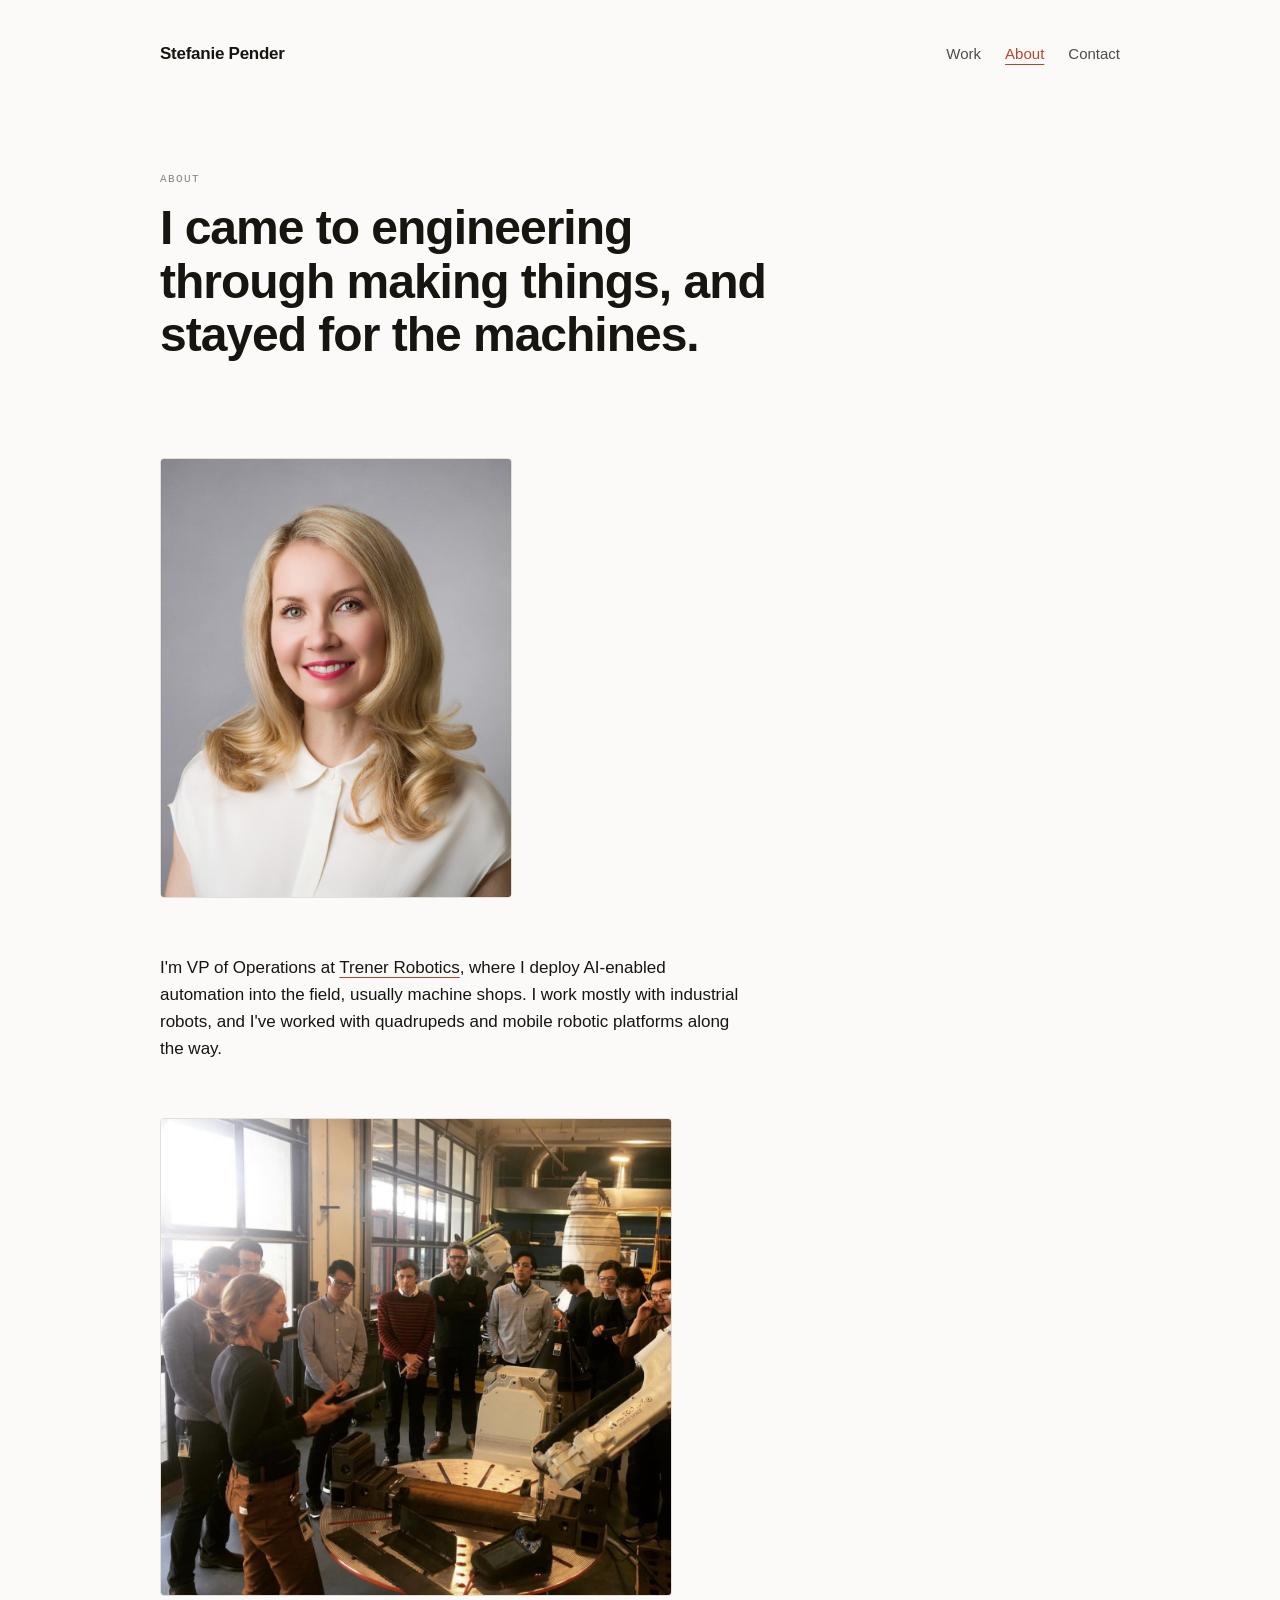
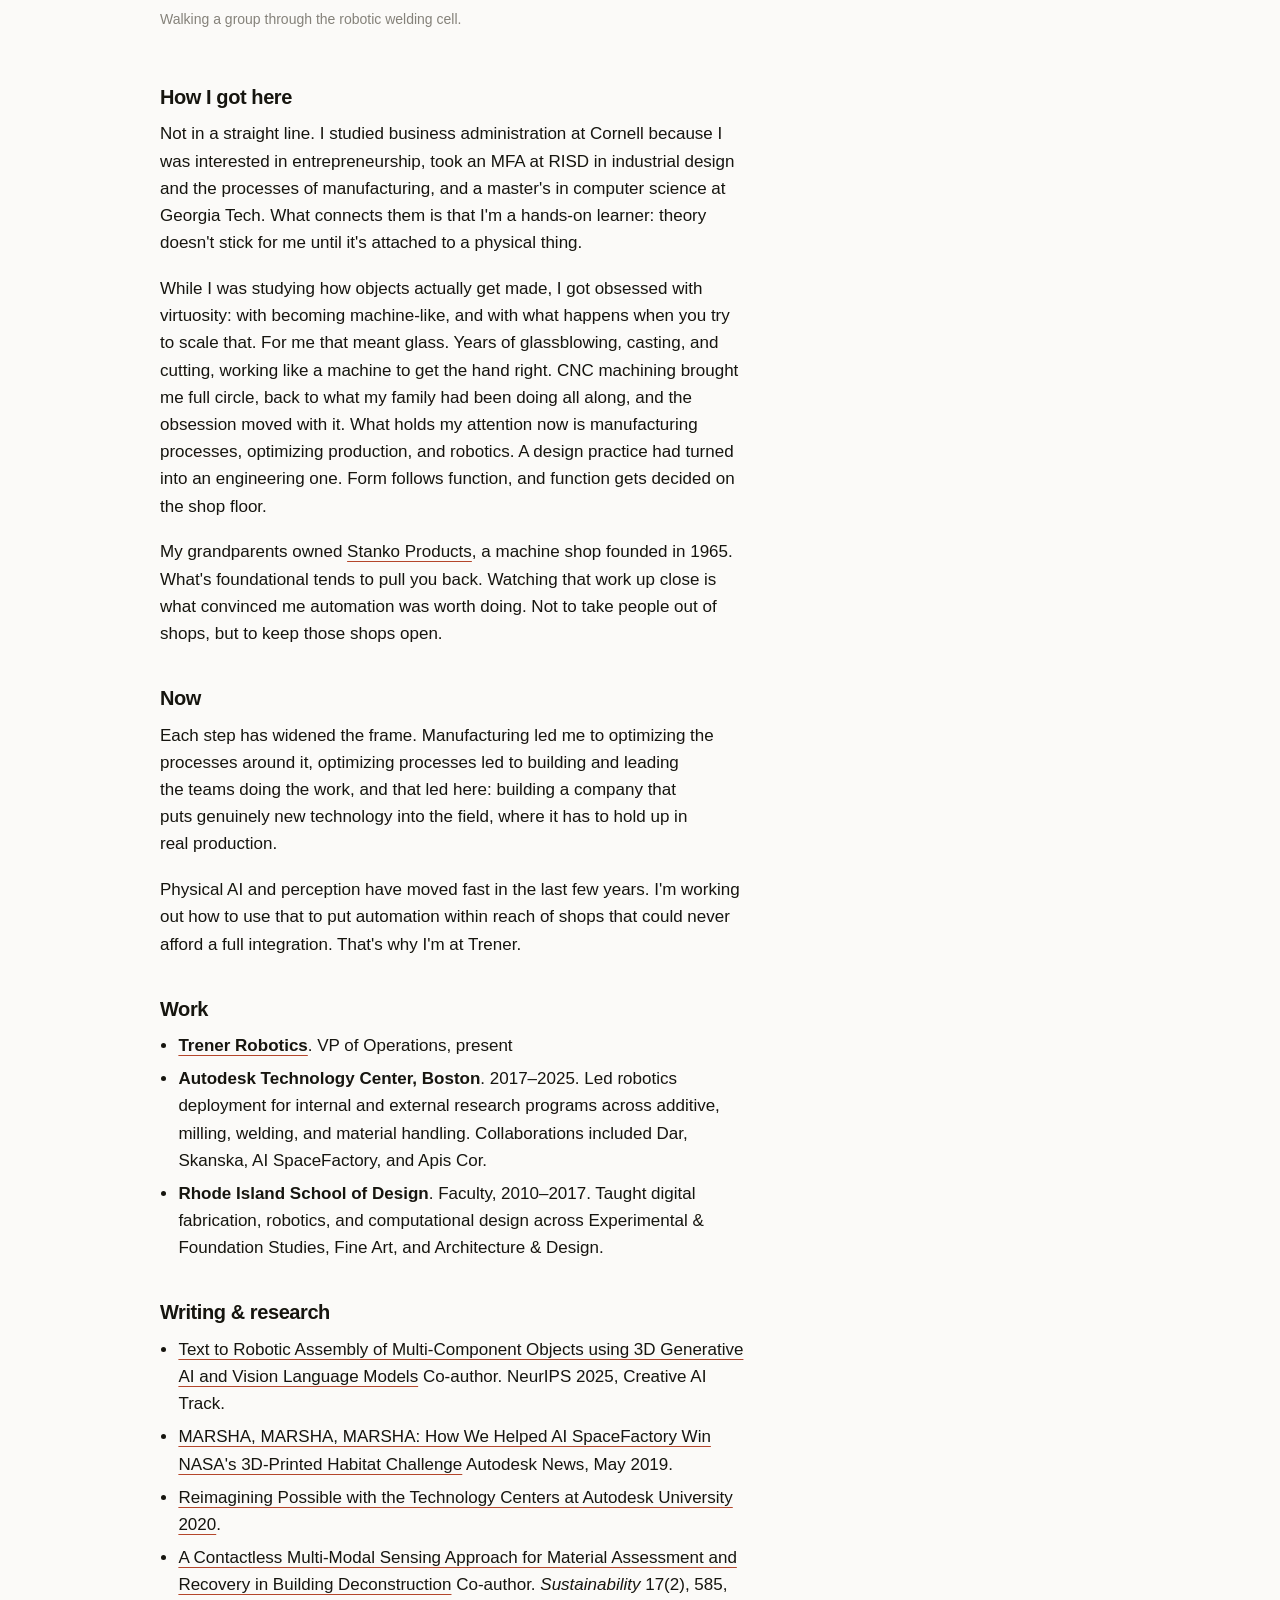
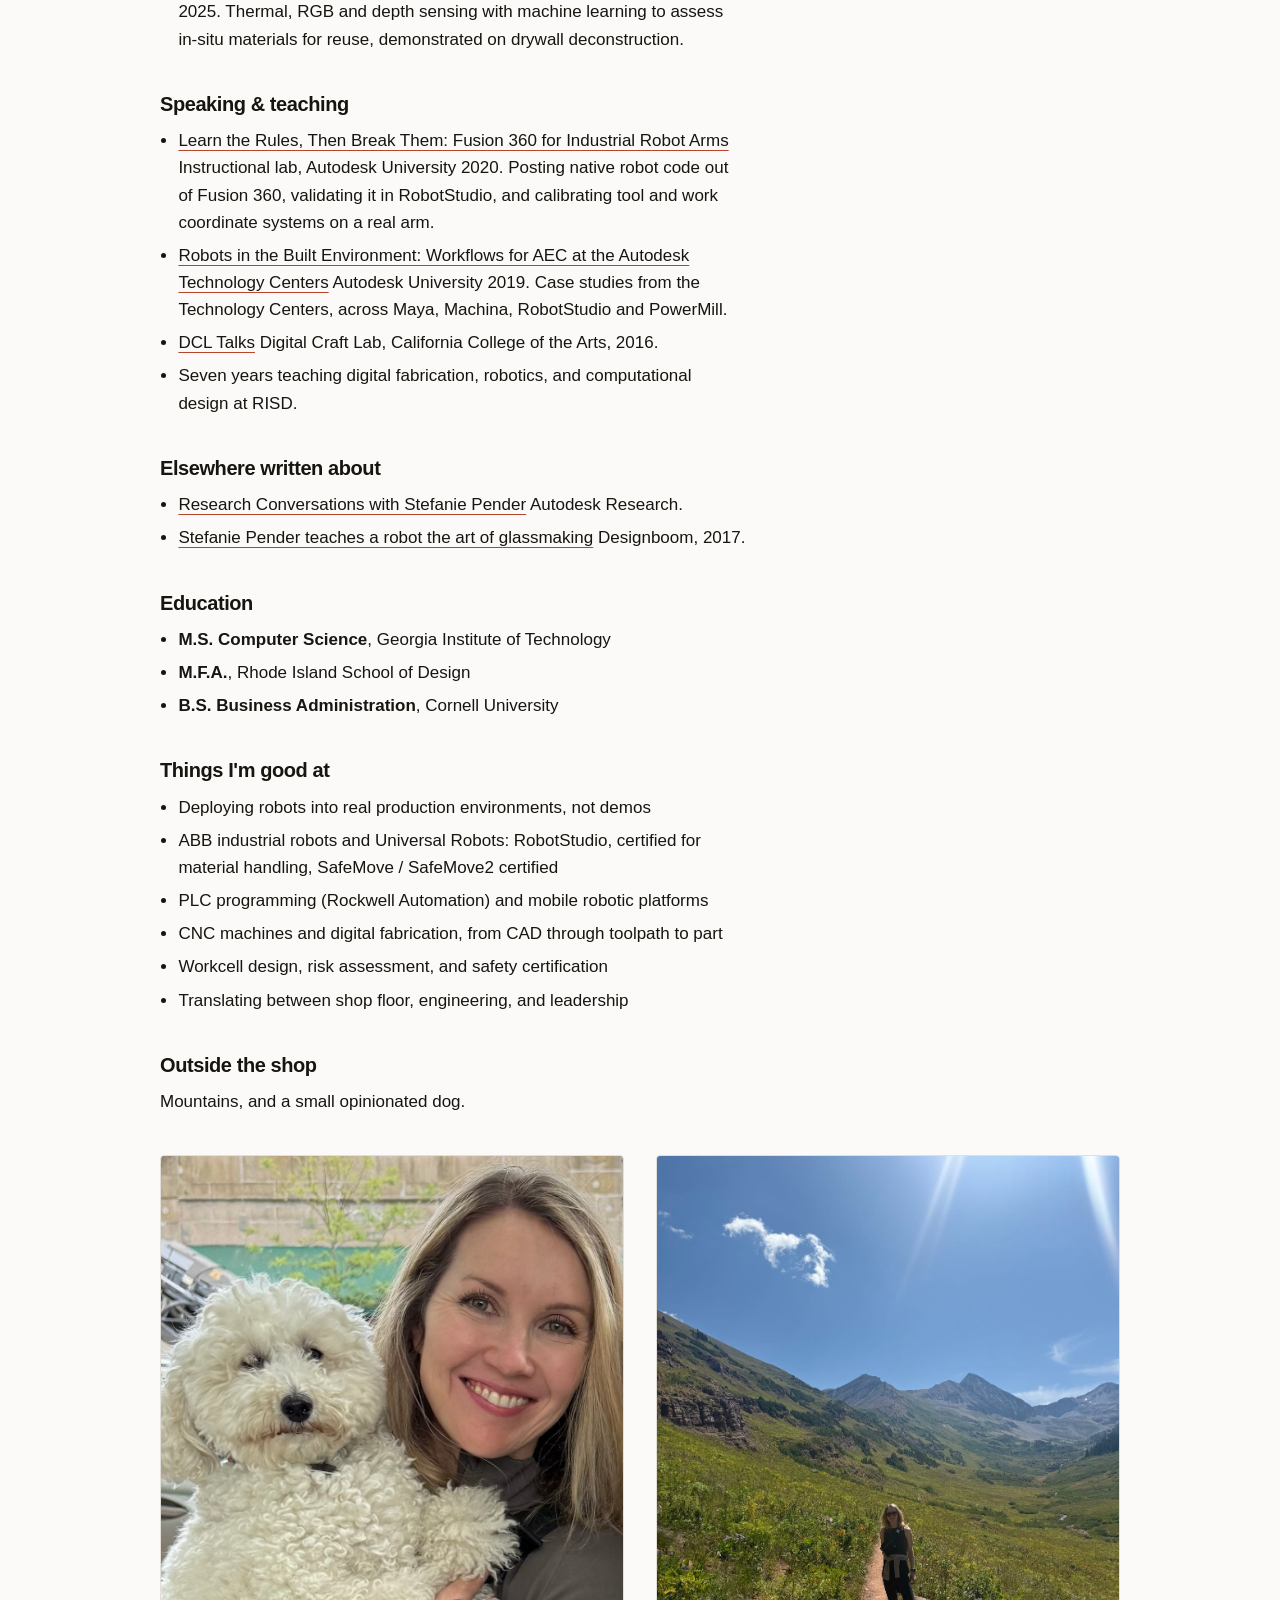
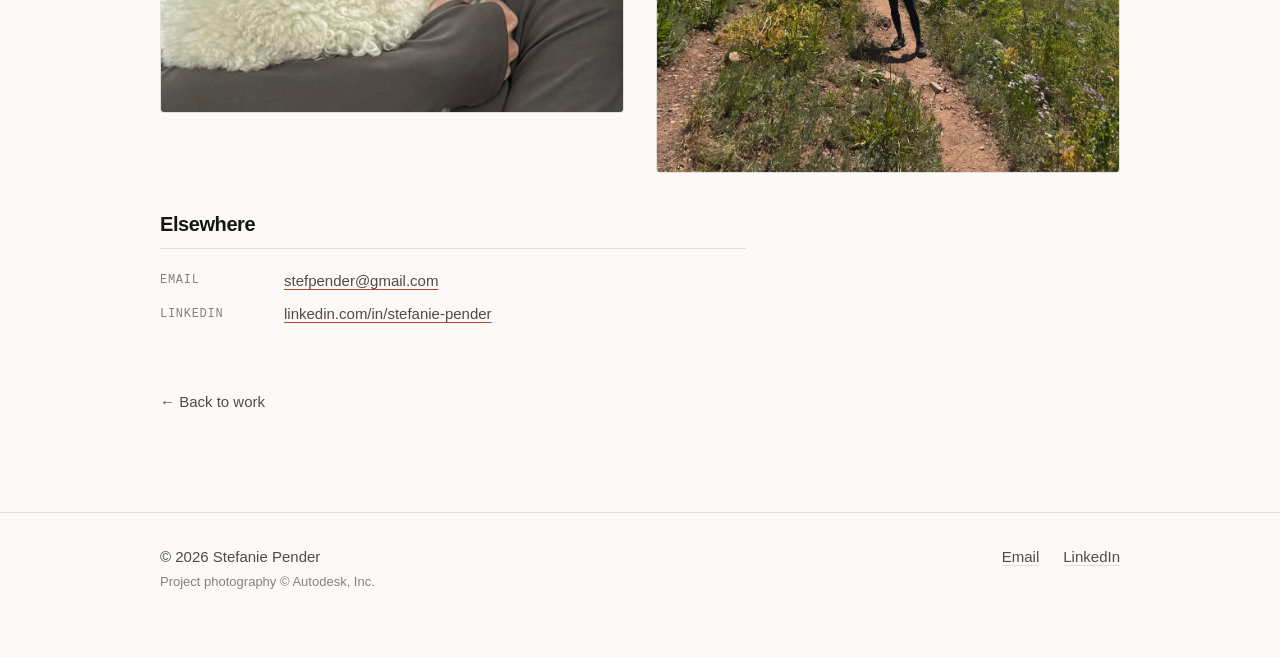
==== about/index.html @ e881d743 "Remove CV download and CV mention in hero" ====
<!doctype html>
<html lang="en">
  <head>
    <meta charset="utf-8" />
    <meta name="viewport" content="width=device-width, initial-scale=1" />
    <title>About &middot; Stefanie Pender</title>
    <meta
      name="description"
      content="Stefanie Pender is VP of Operations at Trener Robotics, deploying AI-enabled automation into working machine shops. Industrial design at RISD, computer science at Georgia Tech, robotics at Autodesk."
    />
    <link rel="canonical" href="https://stefaniepender.com/about/" />
    <link rel="stylesheet" href="/css/style.css" />
    <link rel="icon" href="/favicon.svg" type="image/svg+xml" />

    <meta property="og:type" content="profile" />
    <meta property="og:title" content="About &middot; Stefanie Pender" />
    <meta property="og:url" content="https://stefaniepender.com/about/" />
    <meta property="og:image" content="https://stefaniepender.com/images/shop.jpg" />
    <meta name="twitter:card" content="summary_large_image" />
  </head>

  <body>
    <a class="skip" href="#main">Skip to content</a>

    <header class="masthead">
      <div class="wrap masthead__inner">
        <a class="wordmark" href="/">Stefanie Pender</a>
        <nav class="nav" aria-label="Primary">
          <a href="/#work">Work</a>
          <a href="/about/" aria-current="page">About</a>
          <a data-mail href="#">Contact</a>
        </nav>
      </div>
    </header>

    <main id="main" class="wrap">
      <div class="article__head">
        <p class="eyebrow">About</p>
        <h1>I came to engineering through making things, and stayed for the machines.</h1>
      </div>

      <figure class="figure" style="max-width: 22rem">
        <img
          src="/images/portrait.jpg"
          alt="Portrait of Stefanie Pender"
          width="1000"
          height="1250"
        />
      </figure>

      <div class="prose">
        <p>
          I'm VP of Operations at
          <a href="https://trener.ai">Trener Robotics</a>, where I deploy AI-enabled
          automation into the field, usually machine shops. I work mostly with
          industrial robots, and I've worked with quadrupeds and
          mobile robotic platforms along the way.
        </p>
      </div>

      <figure class="figure" style="max-width: 32rem">
        <img
          src="/images/about-lead.jpg"
          alt="Stefanie Pender explaining a robotic welding cell to a group in the shop, teach pendant and fixture table in the foreground"
          width="1280"
          height="1193"
          loading="lazy"
        />
        <figcaption>Walking a group through the robotic welding cell.</figcaption>
      </figure>

      <div class="prose">
        <h2>How I got here</h2>
        <p>
          Not in a straight line. I studied business administration at Cornell
          because I was interested in entrepreneurship, took an MFA at RISD in
          industrial design and the processes of manufacturing, and a master's in
          computer science at Georgia Tech. What connects them is that I'm a
          hands-on learner: theory doesn't stick for me until it's attached to a
          physical thing.
        </p>
        <p>
          While I was studying how objects actually get made, I got obsessed with
          virtuosity: with becoming machine-like, and with what happens when you
          try to scale that. For me that meant glass. Years of glassblowing,
          casting, and cutting, working like a machine to get the hand right.
          CNC machining brought me full circle, back to what my family had been
          doing all along, and the obsession moved with it. What holds my
          attention now is manufacturing processes, optimizing production, and
          robotics. A design practice had turned into an engineering one. Form
          follows function, and function gets decided on the shop floor.
        </p>
        <p>
          My grandparents owned
          <a href="http://stankoproducts.com/">Stanko Products</a>, a machine shop
          founded in 1965. What's foundational tends to pull you back. Watching
          that work up close is what convinced me automation was worth doing. Not
          to take people out of shops, but to keep those shops open.
        </p>

        <h2>Now</h2>
        <p>
          Each step has widened the frame. Manufacturing led me to optimizing the
          processes around it, optimizing processes led to building and leading
          the teams doing the work, and that led here: building a company that
          puts genuinely new technology into the field, where it has to hold up
          in real production.
        </p>
        <p>
          Physical AI and perception have moved fast in the last few years. I'm
          working out how to use that to put automation within reach of shops
          that could never afford a full integration. That's why I'm at Trener.
        </p>

        <h2>Work</h2>
        <ul>
          <li>
            <strong><a href="https://trener.ai">Trener Robotics</a></strong>. VP
            of Operations, present
          </li>
          <li>
            <strong>Autodesk Technology Center, Boston</strong>. 2017&ndash;2025.
            Led robotics deployment for internal and external research programs
            across additive, milling, welding, and material handling.
            Collaborations included Dar, Skanska, AI SpaceFactory, and Apis Cor.
          </li>
          <li>
            <strong>Rhode Island School of Design</strong>. Faculty,
            2010&ndash;2017. Taught digital fabrication, robotics, and
            computational design across Experimental &amp; Foundation Studies,
            Fine Art, and Architecture &amp; Design.
          </li>
        </ul>

        <h2>Writing &amp; research</h2>
        <ul>
          <li>
            <a
              href="https://arxiv.org/abs/2511.02162"
              >Text to Robotic Assembly of Multi-Component Objects using 3D
              Generative AI and Vision Language Models</a
            >
            Co-author. NeurIPS 2025, Creative AI Track.
          </li>
          <li>
            <a
              href="https://adsknews.autodesk.com/en/stories/how-we-helped-ai-spacefactory-win-nasas-3d-printed-habitat-challenge/"
              >MARSHA, MARSHA, MARSHA: How We Helped AI SpaceFactory Win NASA's
              3D-Printed Habitat Challenge</a
            >
            Autodesk News, May 2019.
          </li>
          <li>
            <a
              href="https://www.linkedin.com/pulse/reimagining-possible-technology-centers-autodesk-stefanie-pender/"
              >Reimagining Possible with the Technology Centers at Autodesk
              University 2020</a
            >.
          </li>
          <li>
            <a href="https://doi.org/10.3390/su17020585"
              >A Contactless Multi-Modal Sensing Approach for Material Assessment
              and Recovery in Building Deconstruction</a
            >
            Co-author. <em>Sustainability</em> 17(2), 585, 2025. Thermal, RGB
            and depth sensing with machine learning to assess in-situ materials
            for reuse, demonstrated on drywall deconstruction.
          </li>
        </ul>

        <h2>Speaking &amp; teaching</h2>
        <ul>
          <li>
            <a
              href="https://www.autodesk.com/autodesk-university/class/Learn-Rules-Then-Break-Them-Fusion-360-Industrial-Robot-Arms-2020"
              >Learn the Rules, Then Break Them: Fusion 360 for Industrial Robot
              Arms</a
            >
            Instructional lab, Autodesk University 2020. Posting native robot
            code out of Fusion 360, validating it in RobotStudio, and calibrating
            tool and work coordinate systems on a real arm.
          </li>
          <li>
            <a href="https://www.autodesk.com/autodesk-university/class/Robots-Built-Environment-Workflows-AEC-Autodesk-Technology-Centers-2019"
              >Robots in the Built Environment: Workflows for AEC at the Autodesk
              Technology Centers</a
            >
            Autodesk University 2019. Case studies from the Technology Centers,
            across Maya, Machina, RobotStudio and PowerMill.
          </li>
          <li>
            <a href="http://digitalcraft.cca.edu/events/2016/11/9/dcl-talks-stefanie-pender"
              >DCL Talks</a
            >
            Digital Craft Lab, California College of the Arts, 2016.
          </li>
          <li>
            Seven years teaching digital fabrication, robotics, and computational
            design at RISD.
          </li>
        </ul>

        <h2>Elsewhere written about</h2>
        <ul>
          <li>
            <a href="https://www.research.autodesk.com/blog/research-conversations-with-stefanie-pender/"
              >Research Conversations with Stefanie Pender</a
            >
            Autodesk Research.
          </li>
          <li>
            <a href="https://www.designboom.com/art/stefanie-pender-robot-glassmaking-autodesk-04-17-2017/"
              >Stefanie Pender teaches a robot the art of glassmaking</a
            >
            Designboom, 2017.
          </li>
        </ul>

        <h2>Education</h2>
        <ul>
          <li>
            <strong>M.S. Computer Science</strong>, Georgia Institute of
            Technology
          </li>
          <li><strong>M.F.A.</strong>, Rhode Island School of Design</li>
          <li>
            <strong>B.S. Business Administration</strong>, Cornell University
          </li>
        </ul>

        <h2>Things I'm good at</h2>
        <ul>
          <li>Deploying robots into real production environments, not demos</li>
          <li>
            ABB industrial robots and Universal Robots: RobotStudio, certified
            for material handling, SafeMove / SafeMove2 certified
          </li>
          <li>PLC programming (Rockwell Automation) and mobile robotic platforms</li>
          <li>
            CNC machines and digital fabrication, from CAD through toolpath to
            part
          </li>
          <li>Workcell design, risk assessment, and safety certification</li>
          <li>Translating between shop floor, engineering, and leadership</li>
        </ul>

        <h2>Outside the shop</h2>
        <p>
          Mountains, and a small opinionated dog.
        </p>
      </div>

      <div class="figs">
        <figure class="figure">
          <img
            src="/images/me-dog.jpg"
            alt="Stefanie Pender smiling, holding a small white curly-haired dog"
            width="995"
            height="1196"
            loading="lazy"
          />
        </figure>
        <figure class="figure">
          <img
            src="/images/me-trail.jpg"
            alt="Stefanie Pender standing on a trail in an alpine valley with wildflowers and mountain peaks behind"
            width="1500"
            height="1125"
            loading="lazy"
          />
        </figure>
      </div>

      <div class="prose">
        <h2>Elsewhere</h2>
        <dl class="facts">
          <dt>Email</dt>
          <dd>
            <a data-mail data-mail-text href="#">email me</a
            ><noscript>stefpender <em>at</em> gmail <em>dot</em> com</noscript>
          </dd>

          <dt>LinkedIn</dt>
          <dd><a href="https://www.linkedin.com/in/stefanie-pender-4baa75116">linkedin.com/in/stefanie-pender</a></dd>
        </dl>
      </div>

      <a class="back" href="/">&larr; Back to work</a>
    </main>

    <footer class="footer">
      <div class="wrap footer__inner">
        <p>
          &copy; 2026 Stefanie Pender<br />
          <span class="footer__credit">Project photography &copy; Autodesk, Inc.</span>
        </p>
        <nav class="footer__links" aria-label="Elsewhere">
          <a data-mail href="#">Email</a>
          <a href="https://www.linkedin.com/in/stefanie-pender-4baa75116">LinkedIn</a>
        </nav>
      </div>
    </footer>
    <script>
      // Email is assembled at runtime so the address never appears as a
      // contiguous string in the source. Harvesters that don't run JS get nothing.
      (function () {
        var u = "stefpender", d = ["gmail", "com"].join(".");
        var addr = u + String.fromCharCode(64) + d;
        document.querySelectorAll("[data-mail]").forEach(function (el) {
          el.setAttribute("href", "mai" + "lto:" + addr);
          if (el.hasAttribute("data-mail-text")) el.textContent = addr;
        });
      })();
    </script>
  </body>
</html>
---- css/style.css ----
/* ==========================================================================
   stefaniepender.com — single stylesheet
   Edit the tokens in :root to reskin the whole site.
   ========================================================================== */

:root {
  color-scheme: light dark;

  /* Type */
  --font-sans: -apple-system, BlinkMacSystemFont, "Segoe UI", Inter, Helvetica,
    Arial, sans-serif;
  --font-mono: ui-monospace, SFMono-Regular, "SF Mono", Menlo, Consolas,
    monospace;

  /* Color — light */
  --bg: #fbfaf8;
  --bg-raised: #ffffff;
  --ink: #16150f;
  --ink-soft: #4e4c44;
  --ink-faint: #85827a;
  --rule: #e2dfd8;
  --accent: #b4462b;
  --accent-soft: #f4e7e2;

  /* Layout */
  --measure: 68rem;
  --gutter: clamp(1.25rem, 5vw, 4rem);
  --radius: 4px;
}

@media (prefers-color-scheme: dark) {
  :root {
    --bg: #100f0d;
    --bg-raised: #1a1917;
    --ink: #f2f0ea;
    --ink-soft: #b6b2a8;
    --ink-faint: #7e7a71;
    --rule: #2b2925;
    --accent: #f08b6d;
    --accent-soft: #2a1d18;
  }
}

*,
*::before,
*::after {
  box-sizing: border-box;
}

html {
  -webkit-text-size-adjust: 100%;
}

body {
  margin: 0;
  background: var(--bg);
  color: var(--ink);
  font-family: var(--font-sans);
  font-size: 1.0625rem;
  line-height: 1.6;
  -webkit-font-smoothing: antialiased;
  text-rendering: optimizeLegibility;
}

img {
  max-width: 100%;
  height: auto;
  display: block;
}

a {
  color: inherit;
  text-decoration-color: var(--rule);
  text-decoration-thickness: 1px;
  text-underline-offset: 0.22em;
  transition: text-decoration-color 0.18s ease, color 0.18s ease;
}

a:hover {
  text-decoration-color: var(--accent);
  color: var(--accent);
}

:focus-visible {
  outline: 2px solid var(--accent);
  outline-offset: 3px;
  border-radius: 2px;
}

h1,
h2,
h3 {
  line-height: 1.12;
  letter-spacing: -0.021em;
  font-weight: 600;
  margin: 0;
  text-wrap: balance;
}

p {
  margin: 0 0 1.1em;
  text-wrap: pretty;
}

p:last-child {
  margin-bottom: 0;
}

/* --- Utilities ----------------------------------------------------------- */

.wrap {
  width: 100%;
  max-width: var(--measure);
  margin-inline: auto;
  padding-inline: var(--gutter);
}

.skip {
  position: absolute;
  left: -9999px;
  top: 0;
  background: var(--bg-raised);
  color: var(--ink);
  padding: 0.75rem 1rem;
  z-index: 10;
}

.skip:focus {
  left: 1rem;
  top: 1rem;
}

.eyebrow {
  font-family: var(--font-mono);
  font-size: 0.6875rem;
  letter-spacing: 0.13em;
  text-transform: uppercase;
  color: var(--ink-faint);
  margin: 0;
}

/* --- Header -------------------------------------------------------------- */

.masthead {
  padding-block: clamp(1.5rem, 4vw, 2.5rem);
}

.masthead__inner {
  display: flex;
  flex-wrap: wrap;
  gap: 0.75rem 2rem;
  align-items: baseline;
  justify-content: space-between;
}

.wordmark {
  font-size: 1.0625rem;
  font-weight: 600;
  letter-spacing: -0.015em;
  text-decoration: none;
}

.wordmark:hover {
  color: var(--accent);
}

.nav {
  display: flex;
  gap: 1.5rem;
  font-size: 0.9375rem;
}

.nav a {
  text-decoration: none;
  color: var(--ink-soft);
}

.nav a:hover,
.nav a[aria-current="page"] {
  color: var(--accent);
}

.nav a[aria-current="page"] {
  text-decoration: underline;
  text-decoration-color: var(--accent);
  text-underline-offset: 0.3em;
}

/* --- Hero ---------------------------------------------------------------- */

.hero {
  padding-block: clamp(2.5rem, 8vw, 6rem) clamp(2.5rem, 6vw, 4.5rem);
}

.hero h1 {
  font-size: clamp(2.25rem, 7vw, 4rem);
  max-width: 22ch;
}

.hero__lede {
  margin-top: 1.5rem;
  font-size: clamp(1.0625rem, 1.6vw, 1.3125rem);
  line-height: 1.5;
  color: var(--ink-soft);
  max-width: 46ch;
}

.hero__links {
  margin-top: 2rem;
  display: flex;
  flex-wrap: wrap;
  gap: 0.5rem 1.75rem;
  font-size: 0.9375rem;
}

/* --- Section headings ---------------------------------------------------- */

.section {
  padding-block: clamp(2rem, 5vw, 3.5rem);
}

.section__head {
  display: flex;
  align-items: baseline;
  justify-content: space-between;
  gap: 1rem;
  padding-bottom: 1rem;
  border-bottom: 1px solid var(--rule);
  margin-bottom: clamp(1.75rem, 4vw, 2.75rem);
}

/* --- Work grid ----------------------------------------------------------- */

.grid {
  display: grid;
  grid-template-columns: repeat(auto-fit, minmax(min(100%, 20rem), 1fr));
  gap: clamp(2rem, 4vw, 3.25rem) clamp(1.25rem, 3vw, 2.5rem);
  list-style: none;
  margin: 0;
  padding: 0;
}

.card {
  display: flex;
  flex-direction: column;
  gap: 1rem;
  text-decoration: none;
  color: inherit;
}

.card__frame {
  position: relative;
  overflow: hidden;
  border-radius: var(--radius);
  background: var(--bg-raised);
  border: 1px solid var(--rule);
  aspect-ratio: 4 / 3;
}

.card__frame img {
  width: 100%;
  height: 100%;
  object-fit: cover;
  transition: transform 0.5s cubic-bezier(0.2, 0.7, 0.3, 1);
}

.card:hover .card__frame img,
.card:focus-visible .card__frame img {
  transform: scale(1.035);
}

/* Feature card — put class="is-wide" on the <li> (the grid child, not the <a>)
   to make one project span the full grid width. */
@media (min-width: 52rem) {
  .grid > .is-wide {
    grid-column: 1 / -1;
  }

  .grid > .is-wide .card__frame {
    aspect-ratio: 21 / 9;
  }

  .grid > .is-wide .card__title {
    font-size: 1.5rem;
  }

  .grid > .is-wide .card__desc {
    max-width: 58ch;
  }
}

.card__title {
  font-size: 1.1875rem;
  font-weight: 600;
  letter-spacing: -0.015em;
}

.card:hover .card__title,
.card:focus-visible .card__title {
  color: var(--accent);
}

.card__meta {
  font-family: var(--font-mono);
  font-size: 0.75rem;
  letter-spacing: 0.06em;
  text-transform: uppercase;
  color: var(--ink-faint);
  margin-top: 0.4rem;
}

.card__desc {
  margin-top: 0.65rem;
  font-size: 0.9375rem;
  color: var(--ink-soft);
  line-height: 1.5;
}

/* --- Prose (about + project pages) -------------------------------------- */

.prose {
  max-width: 62ch;
}

.prose h2 {
  font-size: 1.25rem;
  margin-top: 2.5rem;
  margin-bottom: 0.75rem;
}

.prose ul {
  padding-left: 1.15rem;
  margin: 0 0 1.1em;
}

.prose li {
  margin-bottom: 0.35em;
}

.prose a {
  text-decoration-color: var(--accent);
}

/* Key/value list for contact, CV rows, project facts */
.facts {
  display: grid;
  grid-template-columns: minmax(6rem, max-content) 1fr;
  gap: 0.6rem 1.75rem;
  margin: 0;
  font-size: 0.9375rem;
  border-top: 1px solid var(--rule);
  padding-top: 1.25rem;
}

.facts dt {
  font-family: var(--font-mono);
  font-size: 0.75rem;
  letter-spacing: 0.06em;
  text-transform: uppercase;
  color: var(--ink-faint);
  padding-top: 0.15rem;
}

.facts dd {
  margin: 0;
  color: var(--ink-soft);
}

/* Multi-item Role/Team values inside a facts list */
.facts__list {
  margin: 0;
  padding-left: 1.05rem;
}

.facts__list li {
  margin-bottom: 0.25rem;
}

/* --- Article header (project pages) ------------------------------------- */

.article__head {
  padding-block: clamp(2rem, 6vw, 4rem) clamp(1.5rem, 4vw, 2.5rem);
}

.article__head h1 {
  font-size: clamp(1.875rem, 5vw, 3rem);
  max-width: 28ch;
  margin-top: 0.75rem;
}

.figure {
  margin: clamp(2rem, 5vw, 3.5rem) 0;
}

.figure img {
  width: 100%;
  border-radius: var(--radius);
  border: 1px solid var(--rule);
}

.figure figcaption {
  margin-top: 0.75rem;
  font-size: 0.875rem;
  color: var(--ink-faint);
  max-width: 60ch;
}

/* Two-up figure row. Mixed aspect ratios are fine — tops align. */
.figs {
  display: grid;
  grid-template-columns: repeat(auto-fit, minmax(min(100%, 16rem), 1fr));
  gap: clamp(1rem, 3vw, 2rem);
  align-items: start;
  margin: clamp(1.5rem, 4vw, 2.5rem) 0;
}

.figs .figure {
  margin: 0;
}

.back {
  display: inline-block;
  margin-top: clamp(2.5rem, 6vw, 4rem);
  font-size: 0.9375rem;
  text-decoration: none;
  color: var(--ink-soft);
}

.back:hover {
  color: var(--accent);
}

/* --- Footer -------------------------------------------------------------- */

.footer {
  margin-top: clamp(3rem, 8vw, 6rem);
  border-top: 1px solid var(--rule);
  padding-block: 2rem clamp(2rem, 5vw, 3rem);
  font-size: 0.9375rem;
  color: var(--ink-soft);
}

.footer__inner {
  display: flex;
  flex-wrap: wrap;
  gap: 1rem 2rem;
  align-items: baseline;
  justify-content: space-between;
}

.footer__credit {
  color: var(--ink-faint);
  font-size: 0.8125rem;
}

.footer__links {
  display: flex;
  flex-wrap: wrap;
  gap: 1.5rem;
}

@media (prefers-reduced-motion: reduce) {
  *,
  *::before,
  *::after {
    transition-duration: 0.01ms !important;
    animation-duration: 0.01ms !important;
  }
}
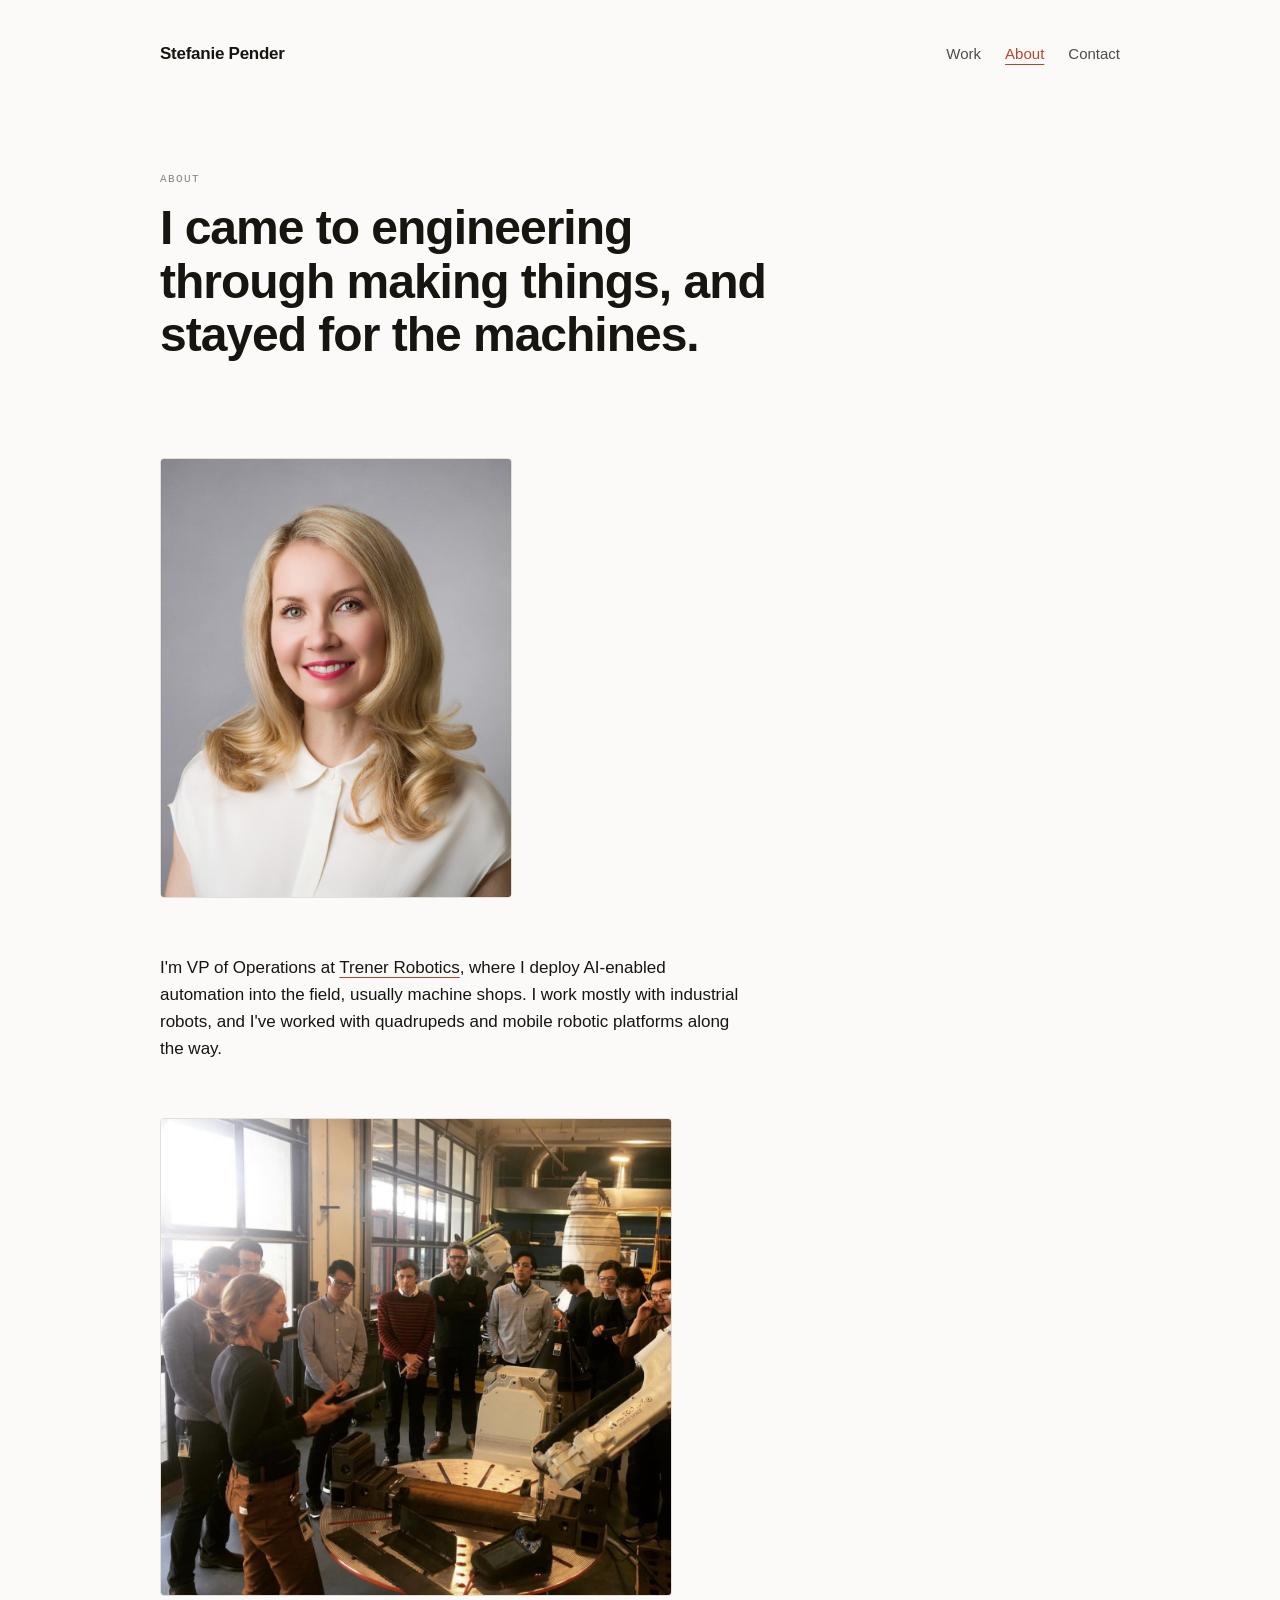
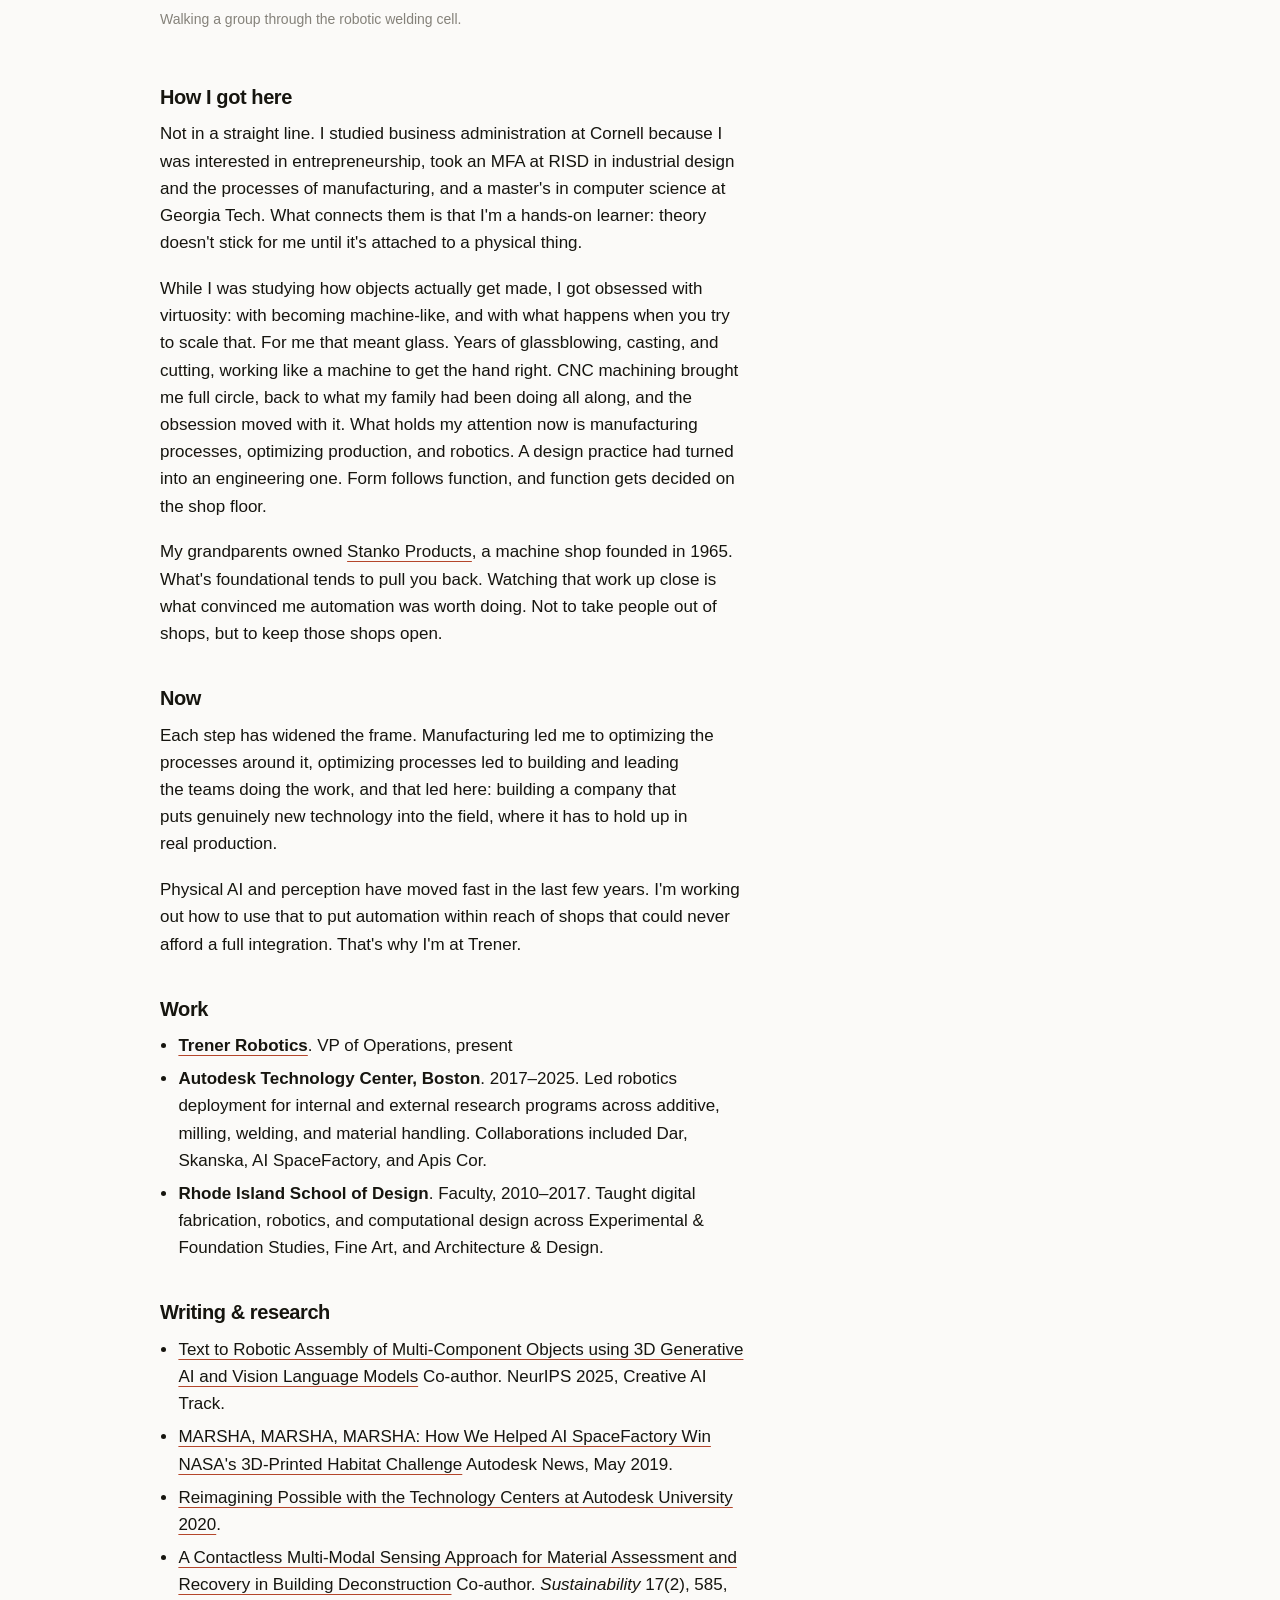
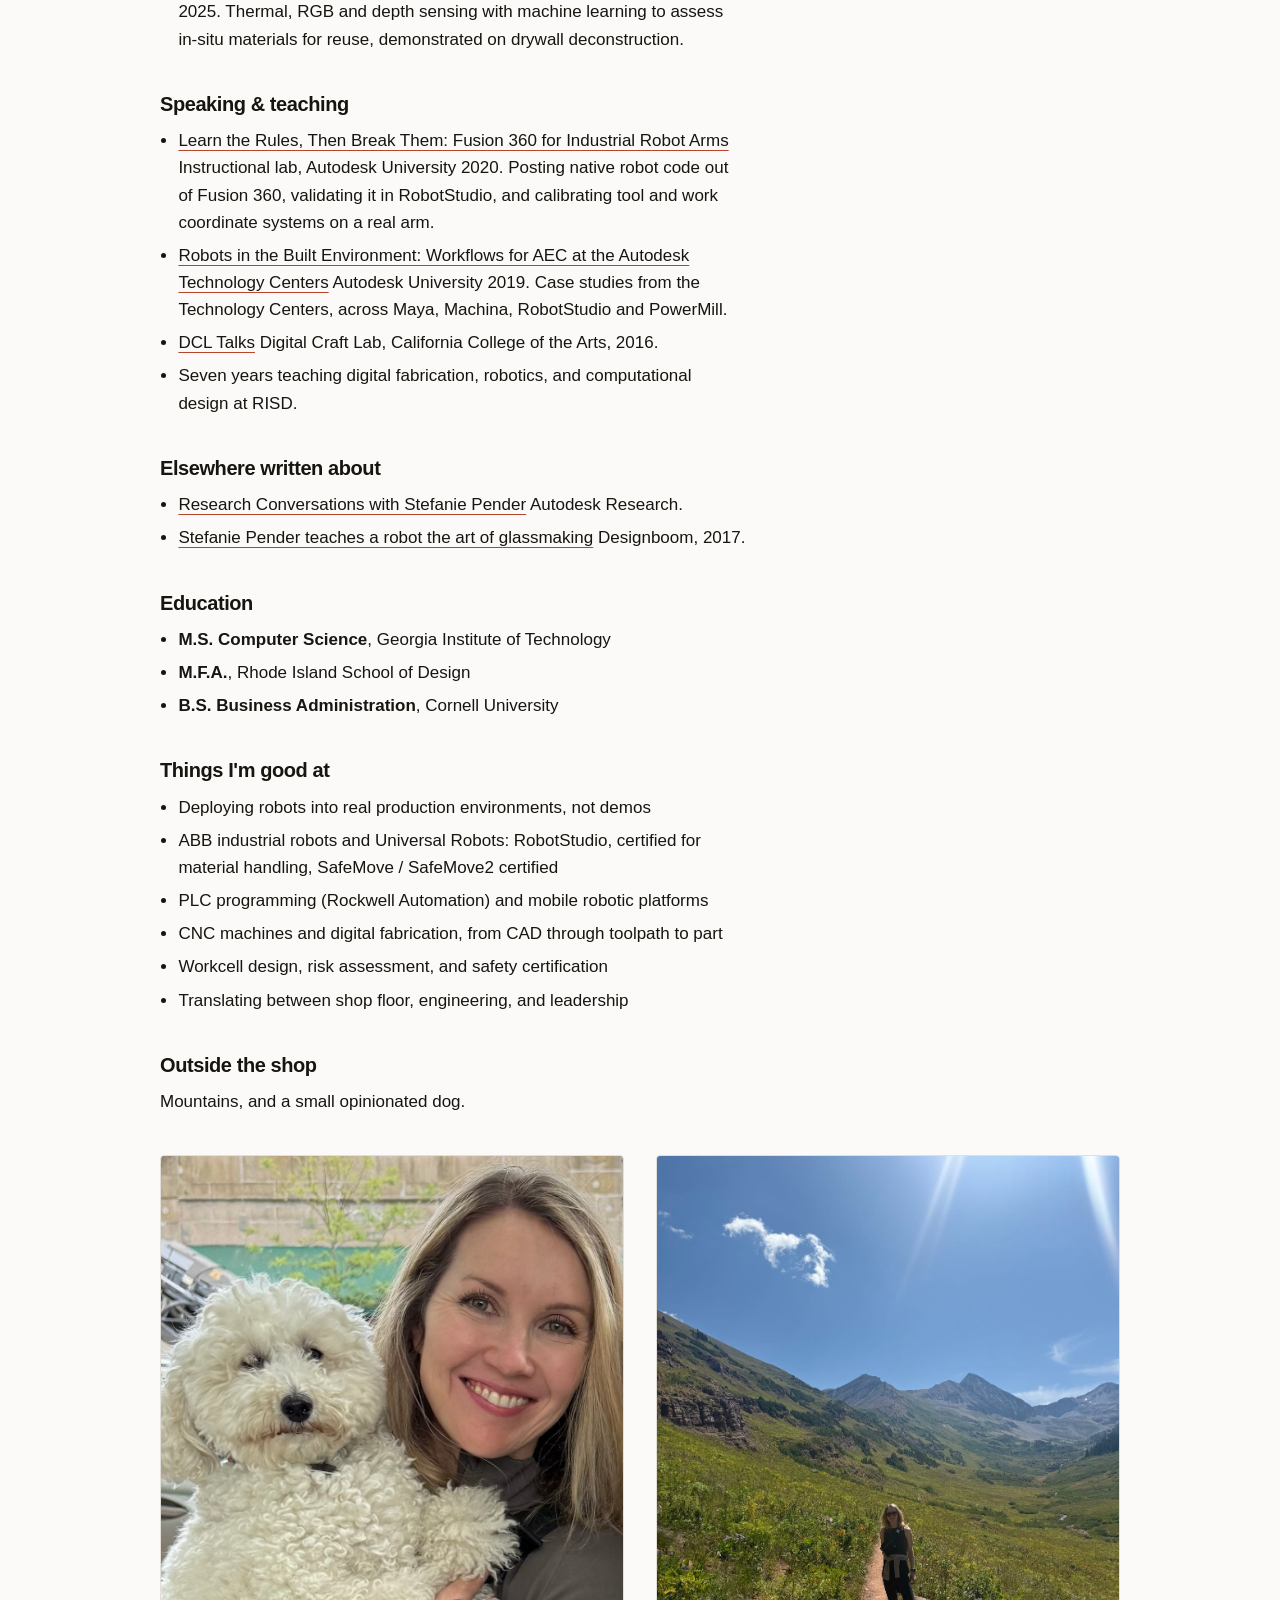
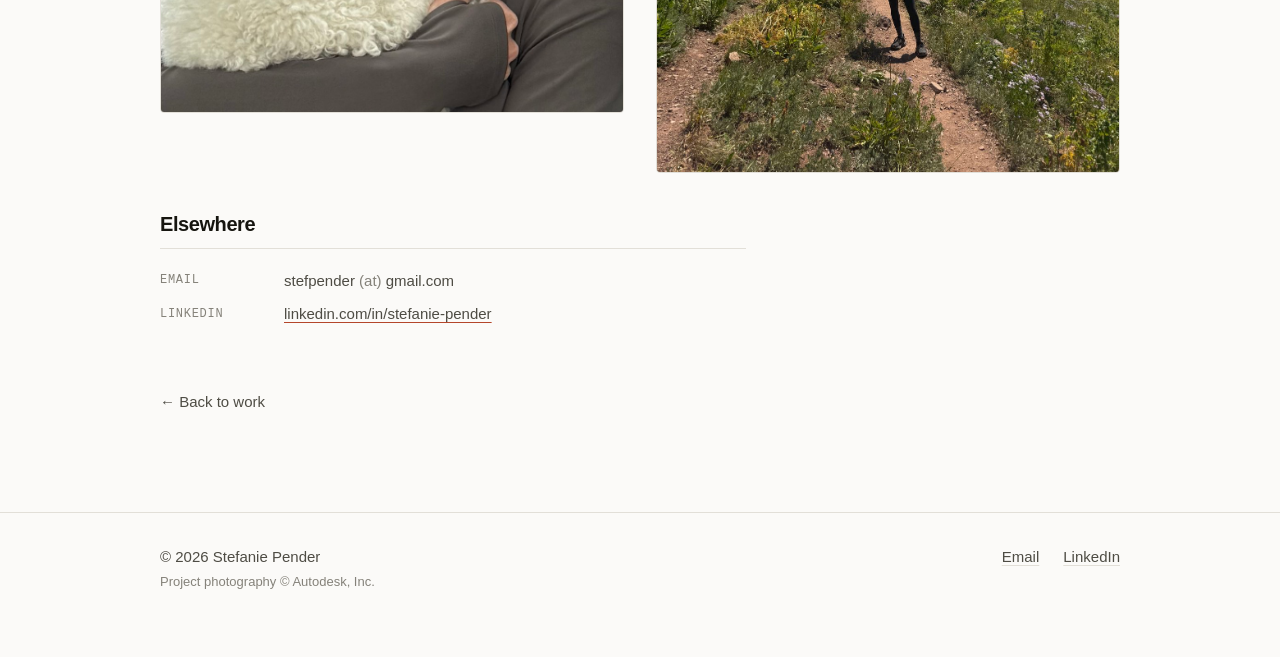
==== commit e4647bb5: "Show email in (at) form; remove CV download" ====
--- a/about/index.html
+++ b/about/index.html
@@ -275,10 +275,7 @@
         <h2>Elsewhere</h2>
         <dl class="facts">
           <dt>Email</dt>
-          <dd>
-            <a data-mail data-mail-text href="#">email me</a
-            ><noscript>stefpender <em>at</em> gmail <em>dot</em> com</noscript>
-          </dd>
+          <dd>stefpender <span class="at">(at)</span> gmail.com</dd>
 
           <dt>LinkedIn</dt>
           <dd><a href="https://www.linkedin.com/in/stefanie-pender-4baa75116">linkedin.com/in/stefanie-pender</a></dd>
--- a/css/style.css
+++ b/css/style.css
@@ -361,6 +361,10 @@
   padding-top: 0.15rem;
 }
 
+.at {
+  color: var(--ink-faint);
+}
+
 .facts dd {
   margin: 0;
   color: var(--ink-soft);
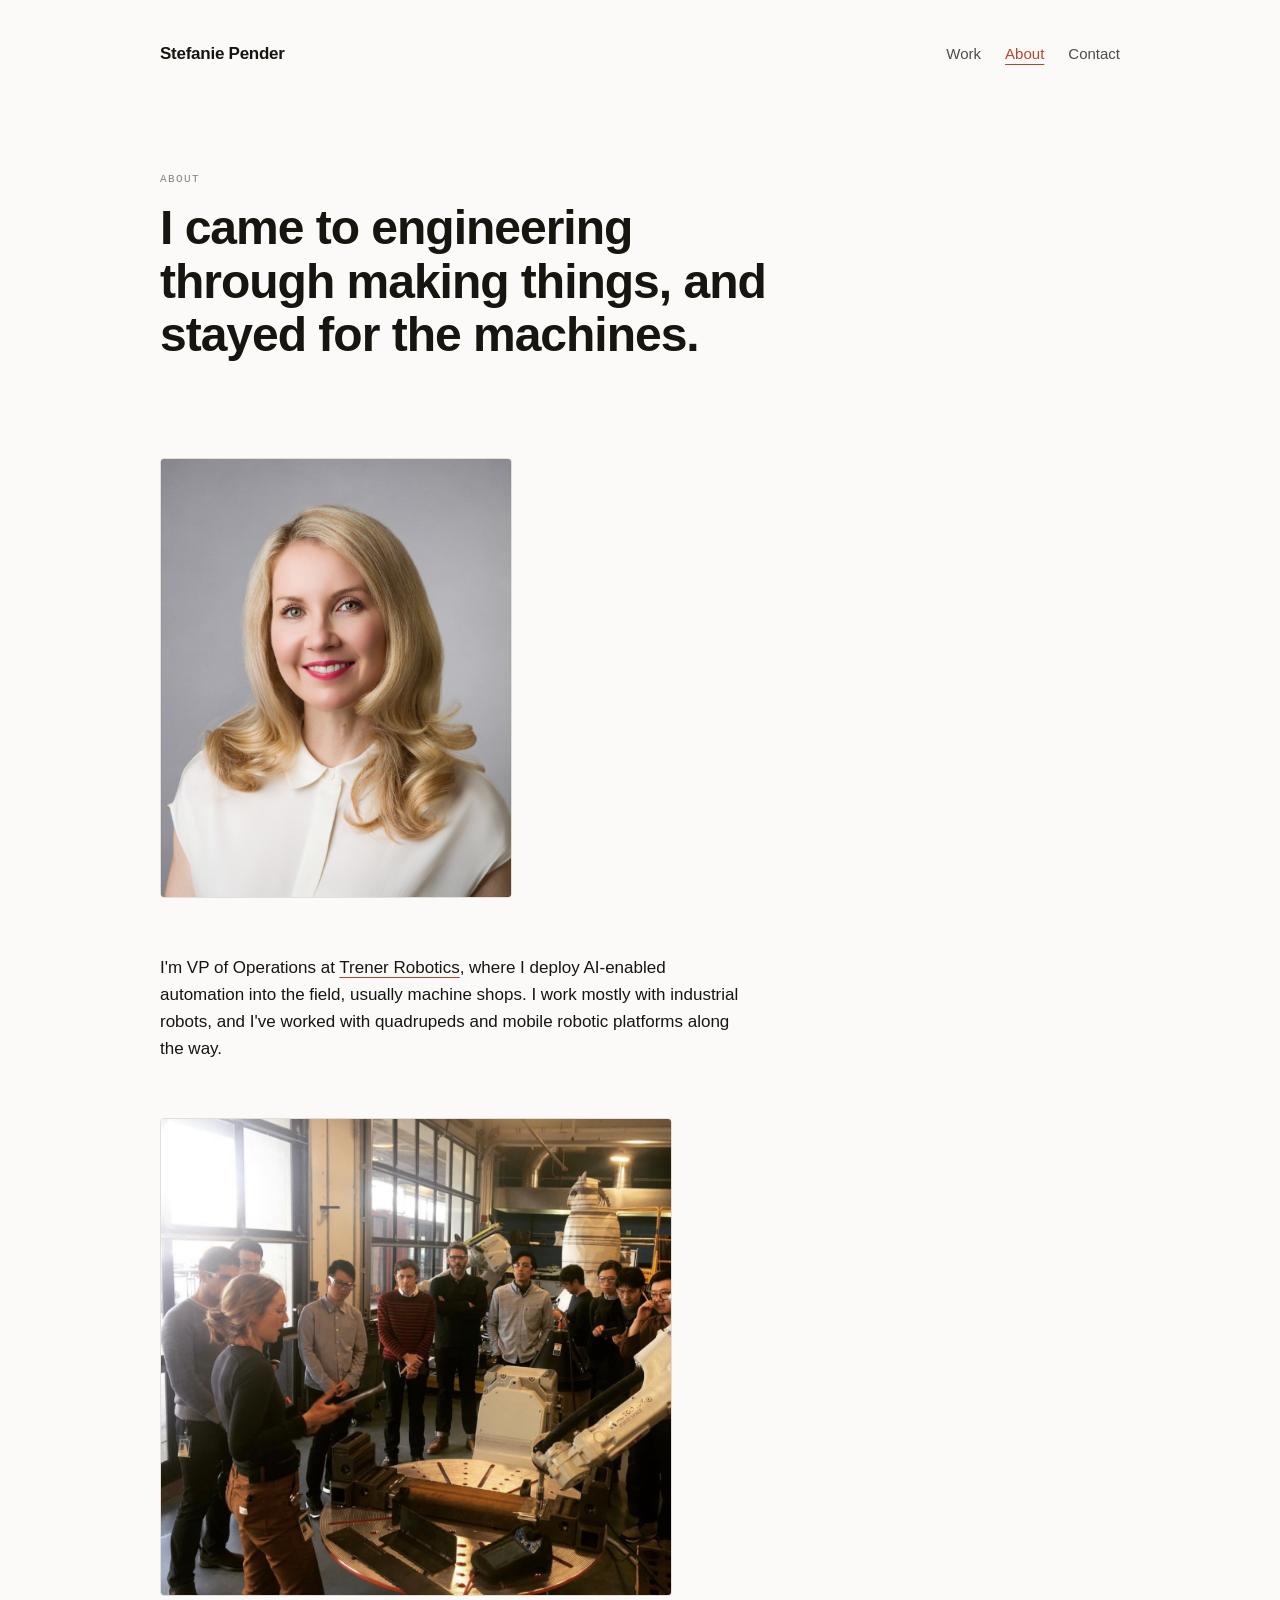
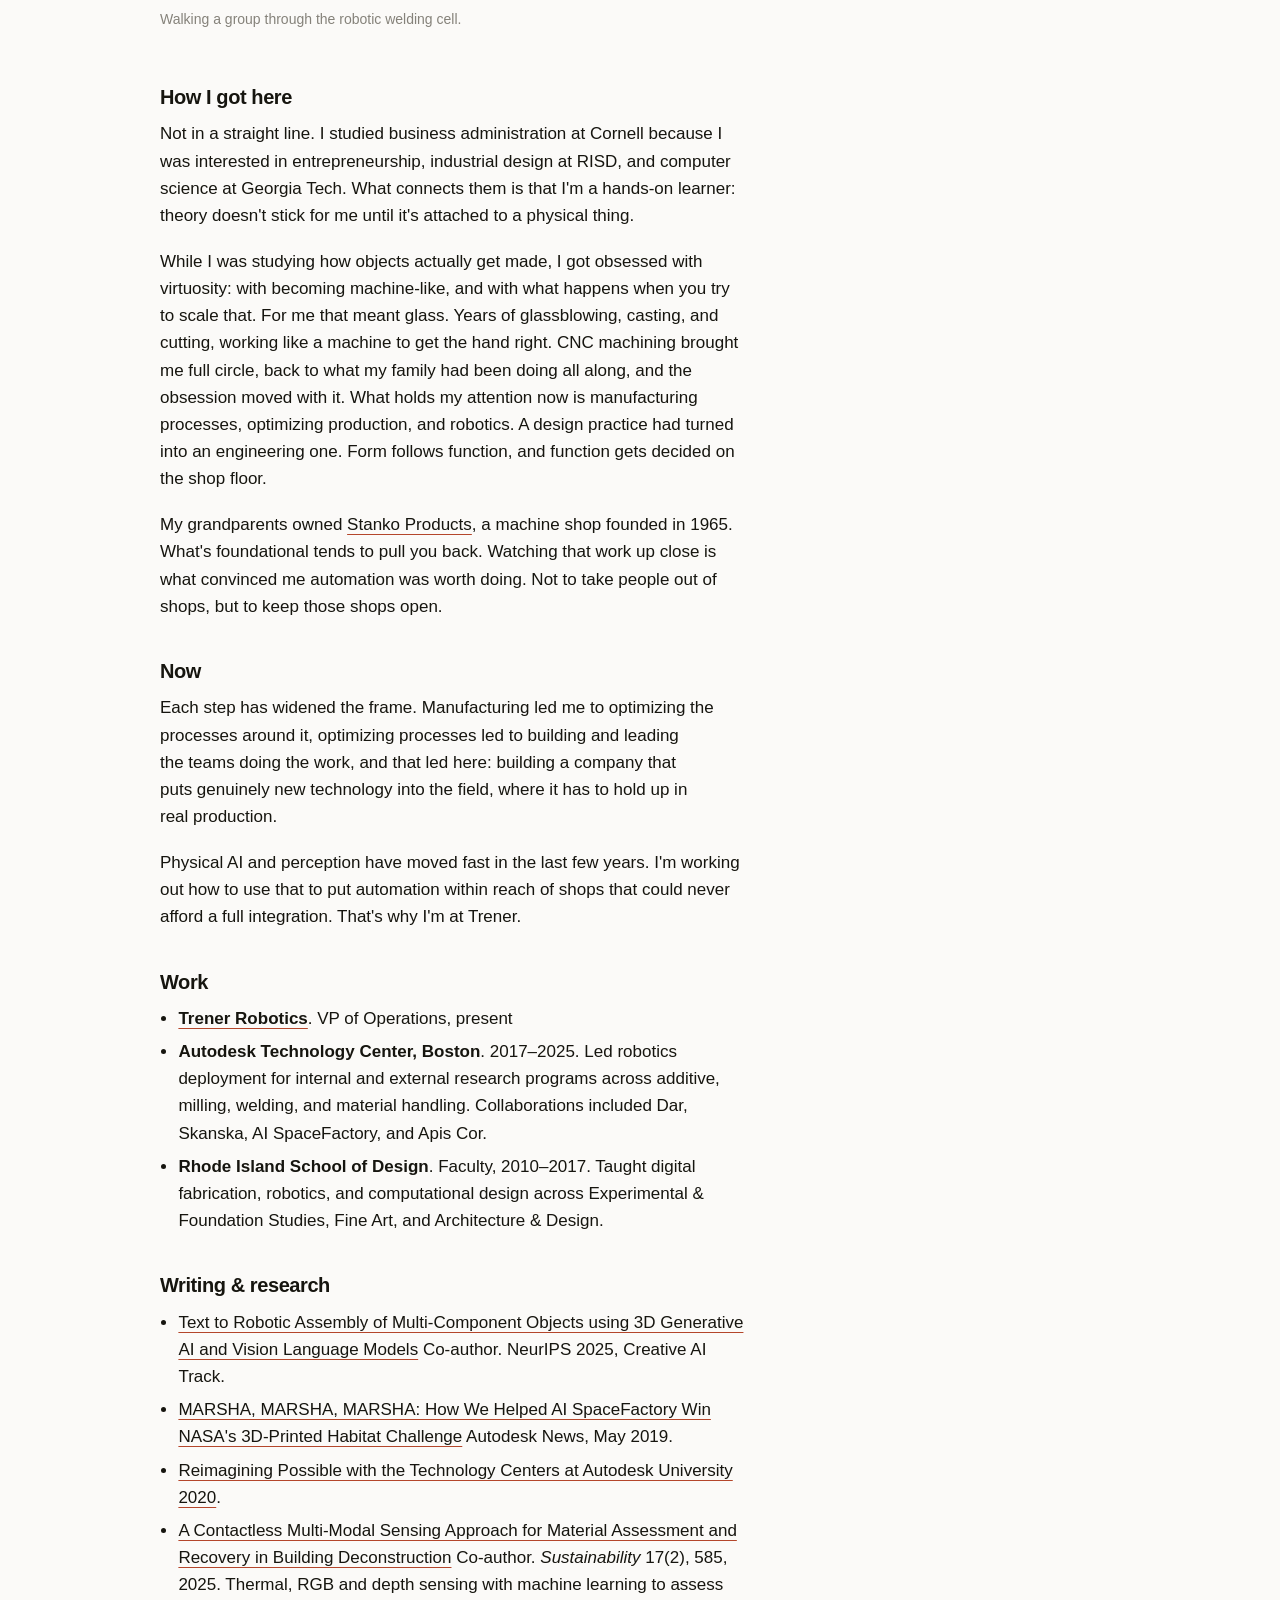
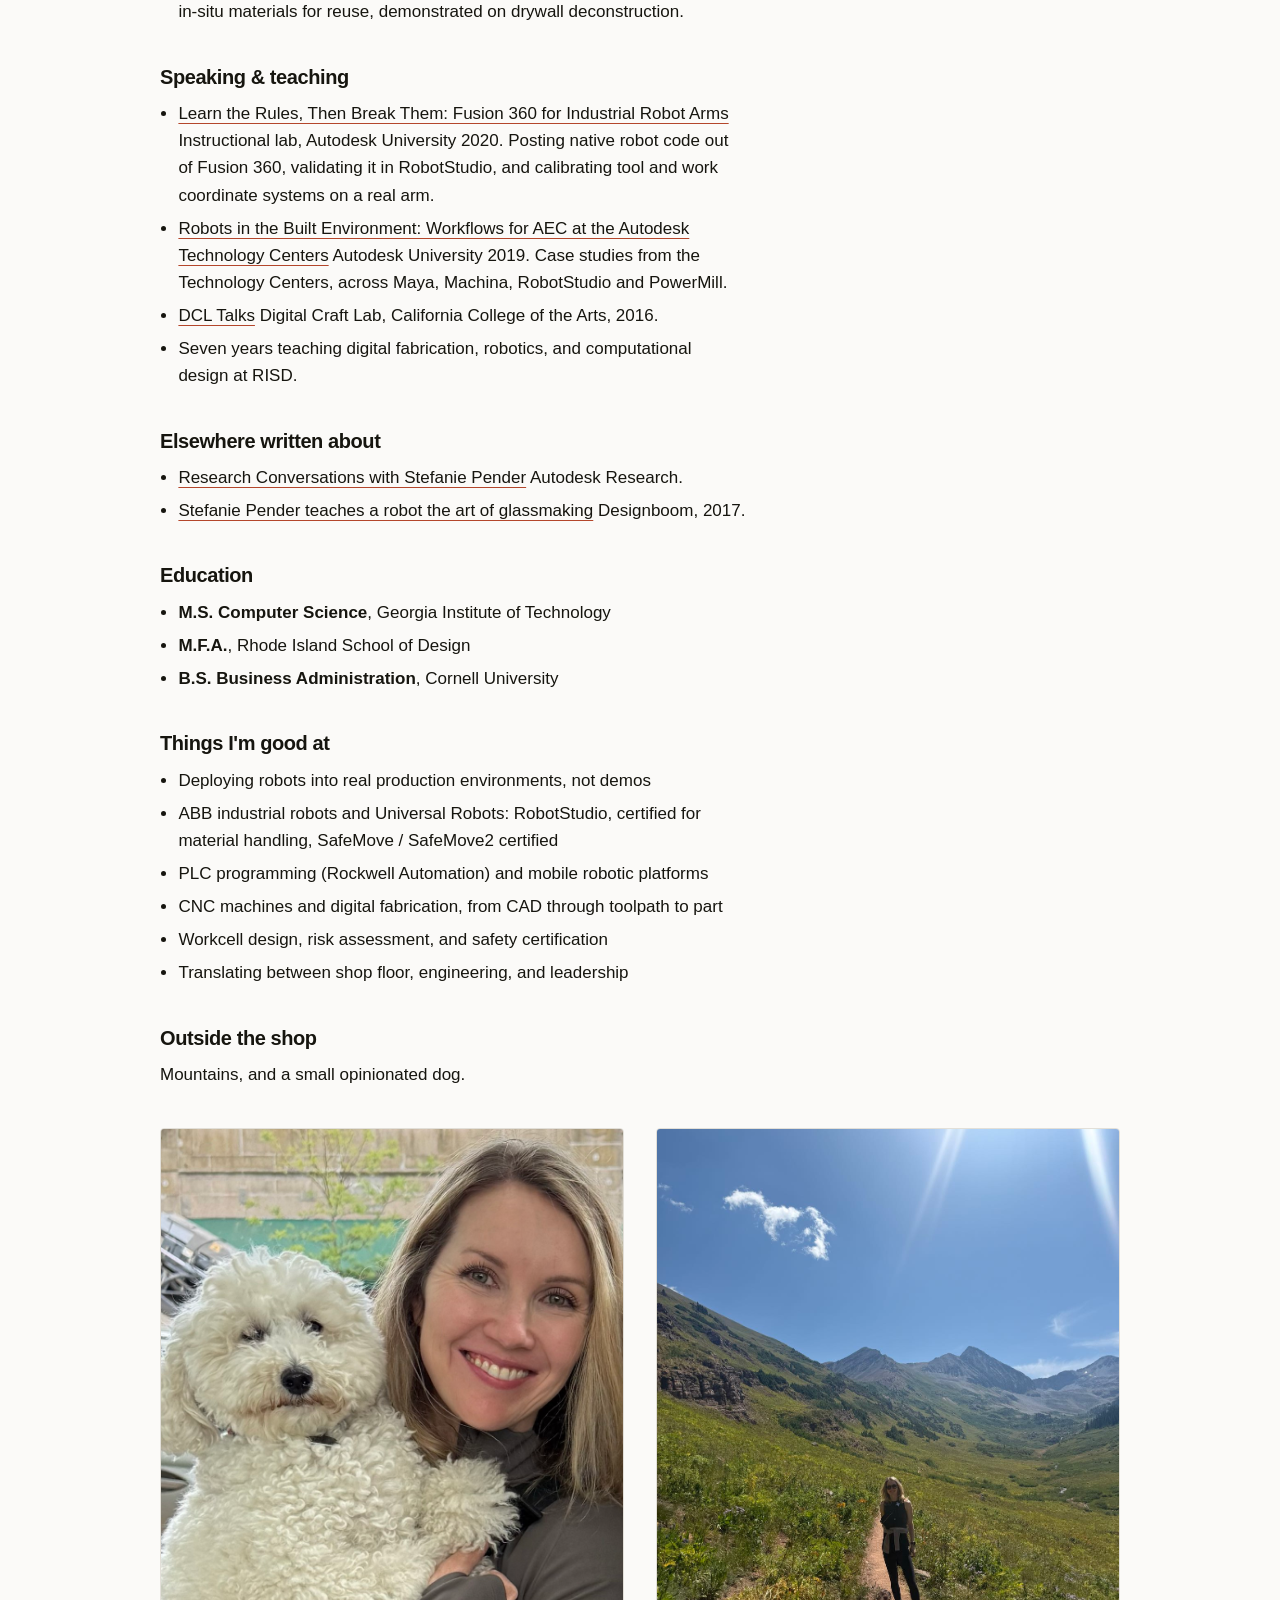
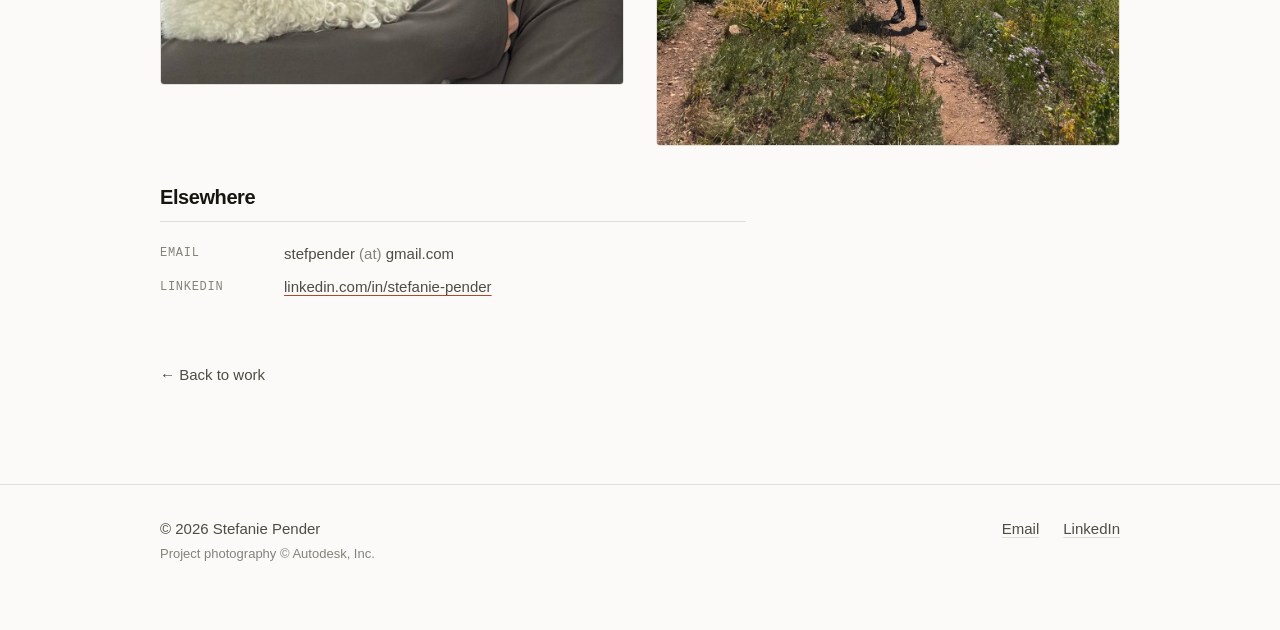
==== commit 0b34b70f: "Rewrite safety/enablement and How I got here" ====
--- a/about/index.html
+++ b/about/index.html
@@ -73,11 +73,10 @@
         <h2>How I got here</h2>
         <p>
           Not in a straight line. I studied business administration at Cornell
-          because I was interested in entrepreneurship, took an MFA at RISD in
-          industrial design and the processes of manufacturing, and a master's in
-          computer science at Georgia Tech. What connects them is that I'm a
-          hands-on learner: theory doesn't stick for me until it's attached to a
-          physical thing.
+          because I was interested in entrepreneurship, industrial design at
+          RISD, and computer science at Georgia Tech. What connects them is that
+          I'm a hands-on learner: theory doesn't stick for me until it's attached
+          to a physical thing.
         </p>
         <p>
           While I was studying how objects actually get made, I got obsessed with
--- a/css/style.css
+++ b/css/style.css
@@ -229,6 +229,68 @@
   margin-bottom: clamp(1.75rem, 4vw, 2.75rem);
 }
 
+.block-head {
+  font-family: var(--font-mono);
+  font-size: 0.6875rem;
+  letter-spacing: 0.13em;
+  text-transform: uppercase;
+  color: var(--accent);
+  font-weight: 400;
+  margin: 0 0 0.9rem;
+}
+
+/* extra air before the second block, without a rule */
+.block-head--next {
+  margin-top: clamp(2rem, 4vw, 3rem);
+}
+
+.section__intro {
+  max-width: 58ch;
+  margin: 0 0 1.1em;
+  color: var(--ink-soft);
+  font-size: 1rem;
+}
+
+.section__intro:last-of-type {
+  margin-bottom: 0;
+}
+
+/* Responsive 16:9 video embed */
+.video {
+  position: relative;
+  aspect-ratio: 16 / 9;
+  border-radius: var(--radius);
+  overflow: hidden;
+  border: 1px solid var(--rule);
+  background: #000;
+}
+
+.video iframe {
+  position: absolute;
+  inset: 0;
+  width: 100%;
+  height: 100%;
+  border: 0;
+}
+
+/* .figure sets a margin shorthand later in this file, so these use
+   .figure.video-figure to win on specificity rather than order. */
+.figure.video-figure {
+  max-width: none;
+  margin: clamp(2rem, 4vw, 2.75rem) 0 clamp(2.5rem, 6vw, 3.5rem);
+}
+
+/* Break the video out well past the text column, centred, and scale it with
+   the viewport so it never overflows at the breakpoint. */
+@media (min-width: 62rem) {
+  .figure.video-figure {
+    --vid-w: min(calc(100vw - 4rem), 96rem);
+    width: var(--vid-w);
+    margin-left: calc(50% - var(--vid-w) / 2);
+    margin-right: 0;
+  }
+}
+
 /* --- Work grid ----------------------------------------------------------- */
 
 .grid {
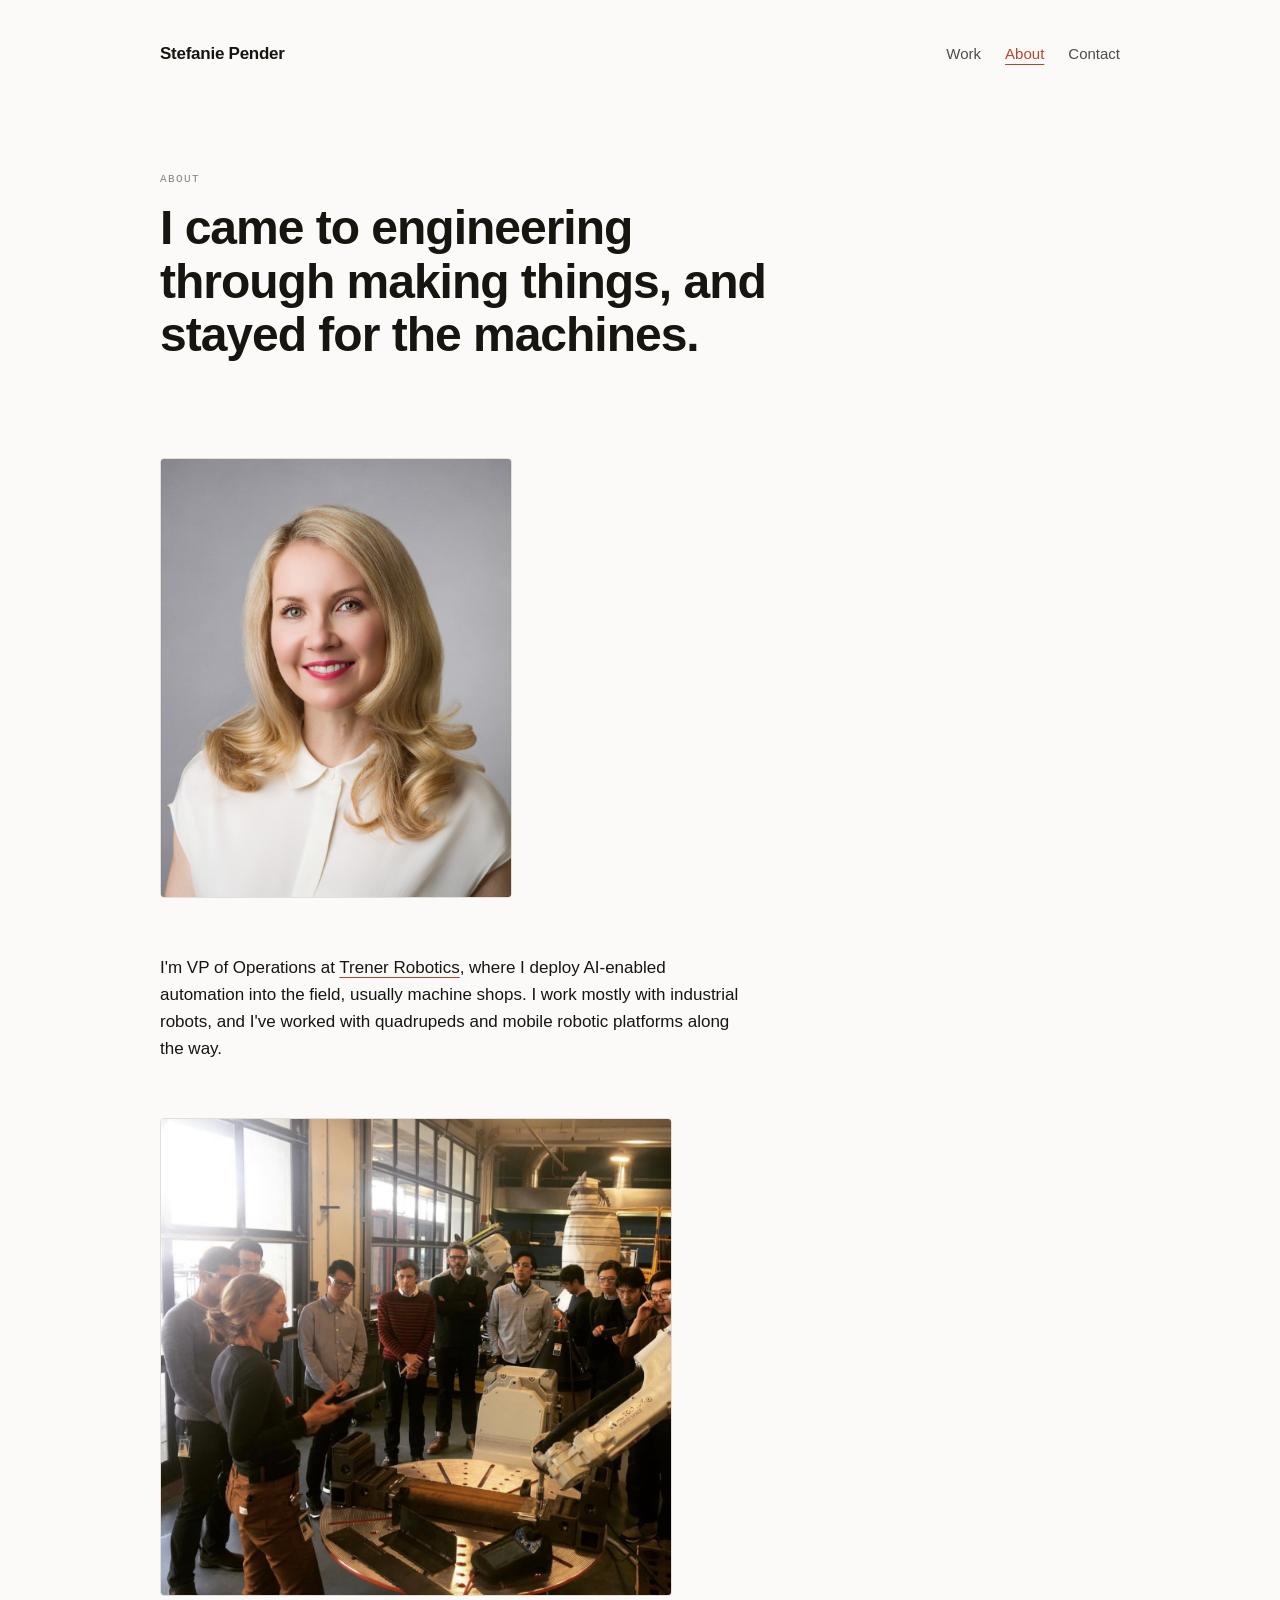
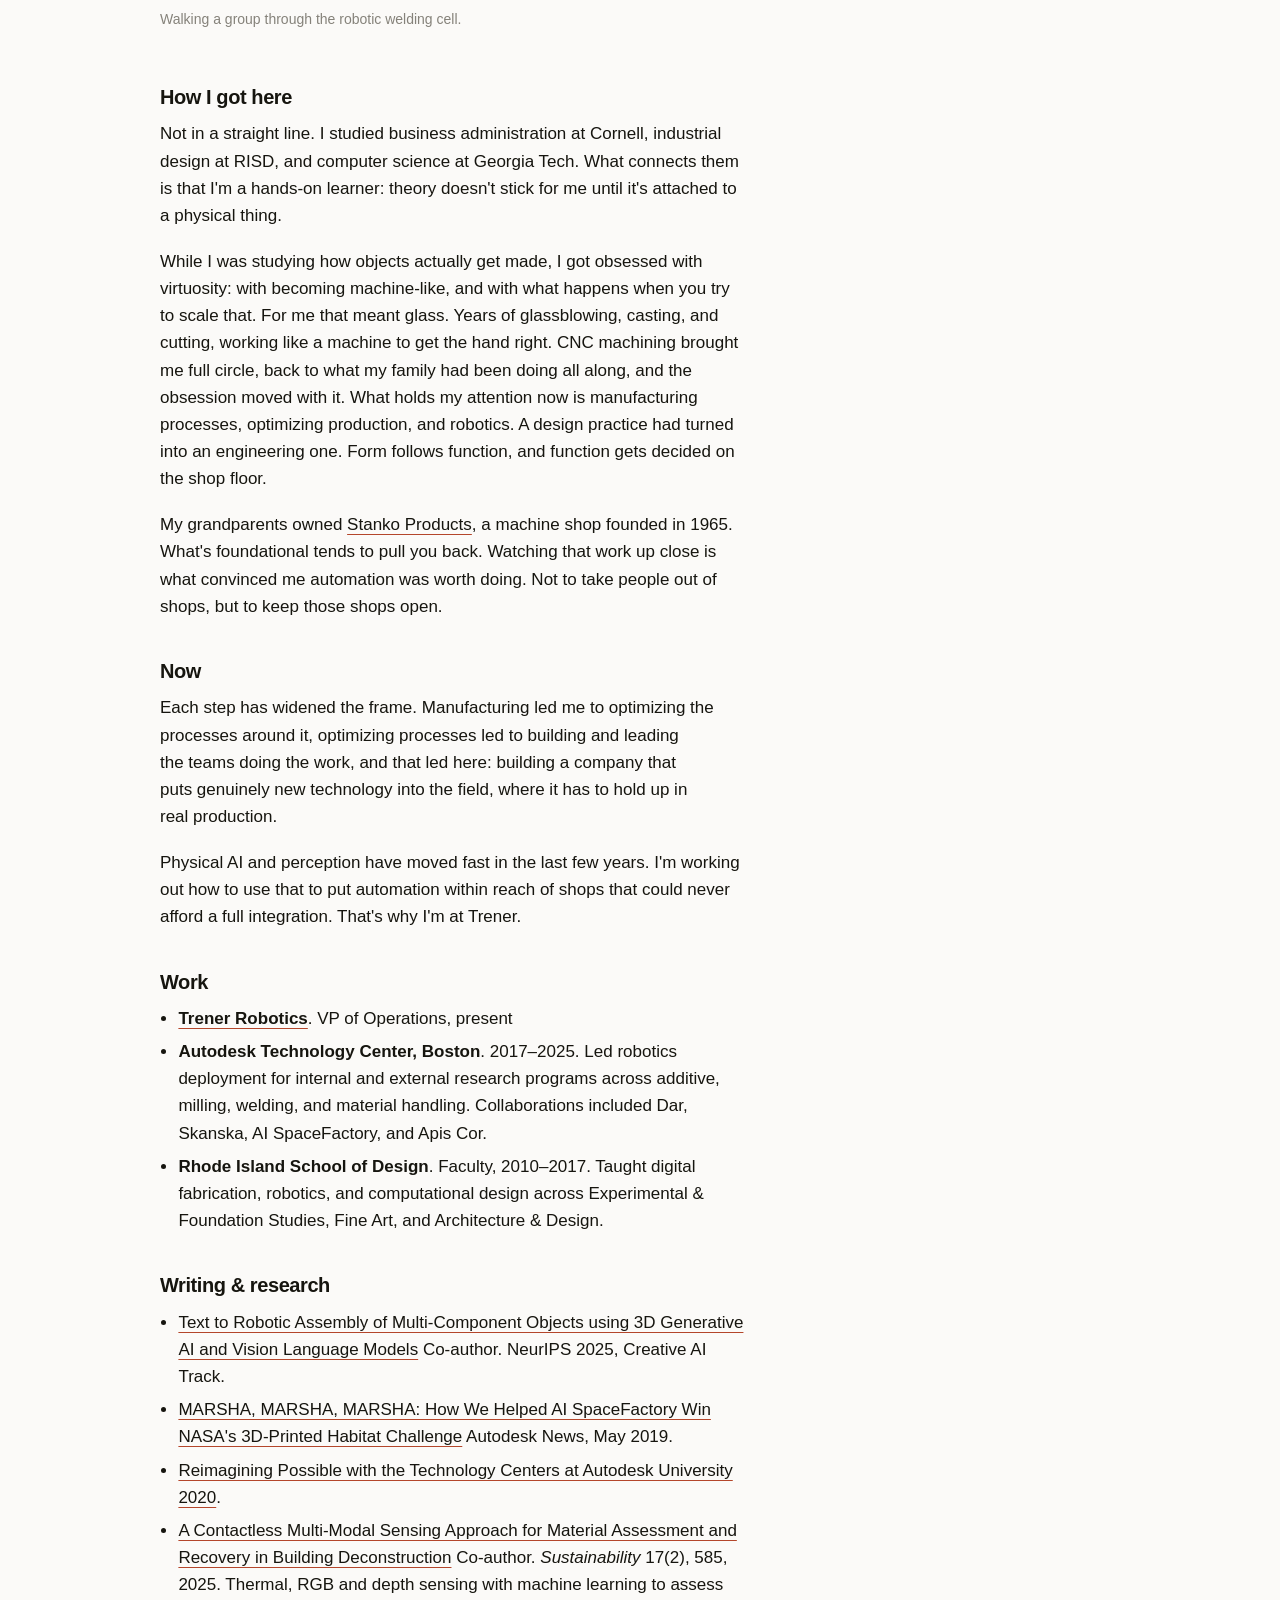
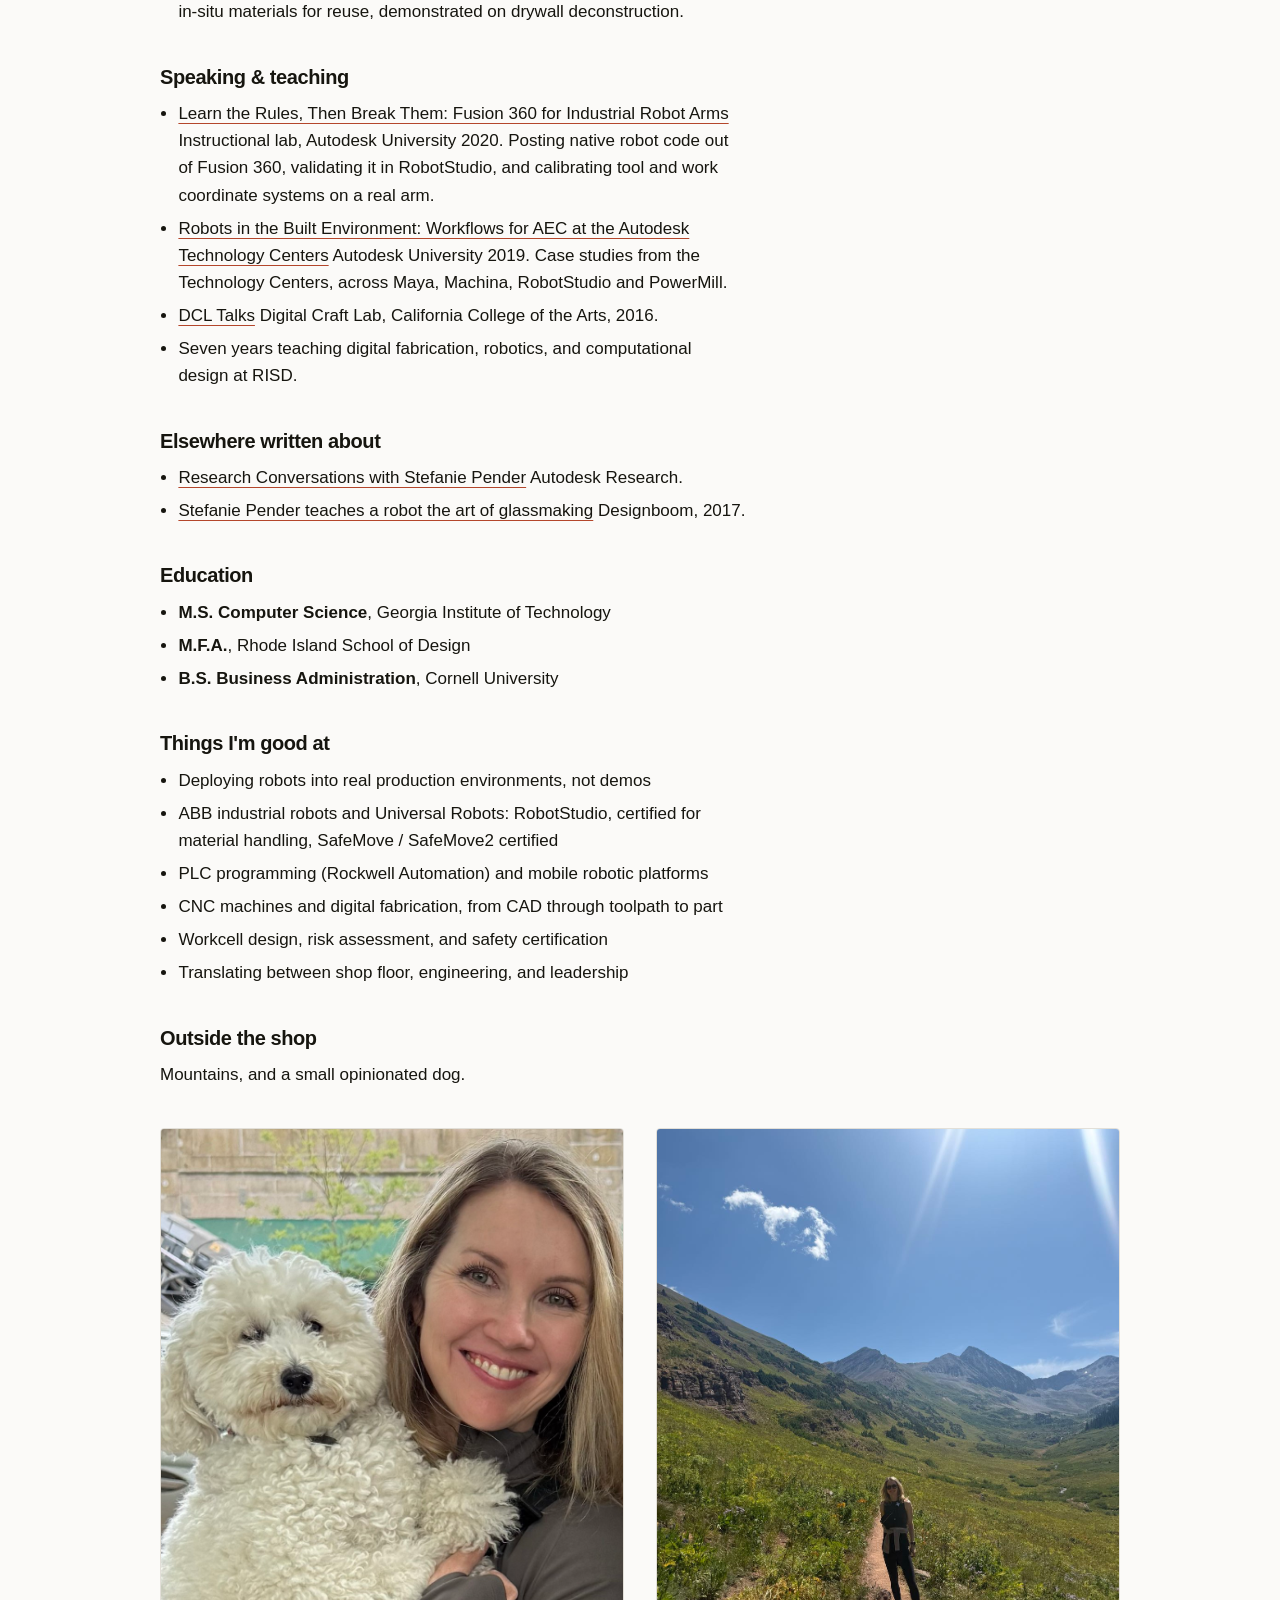
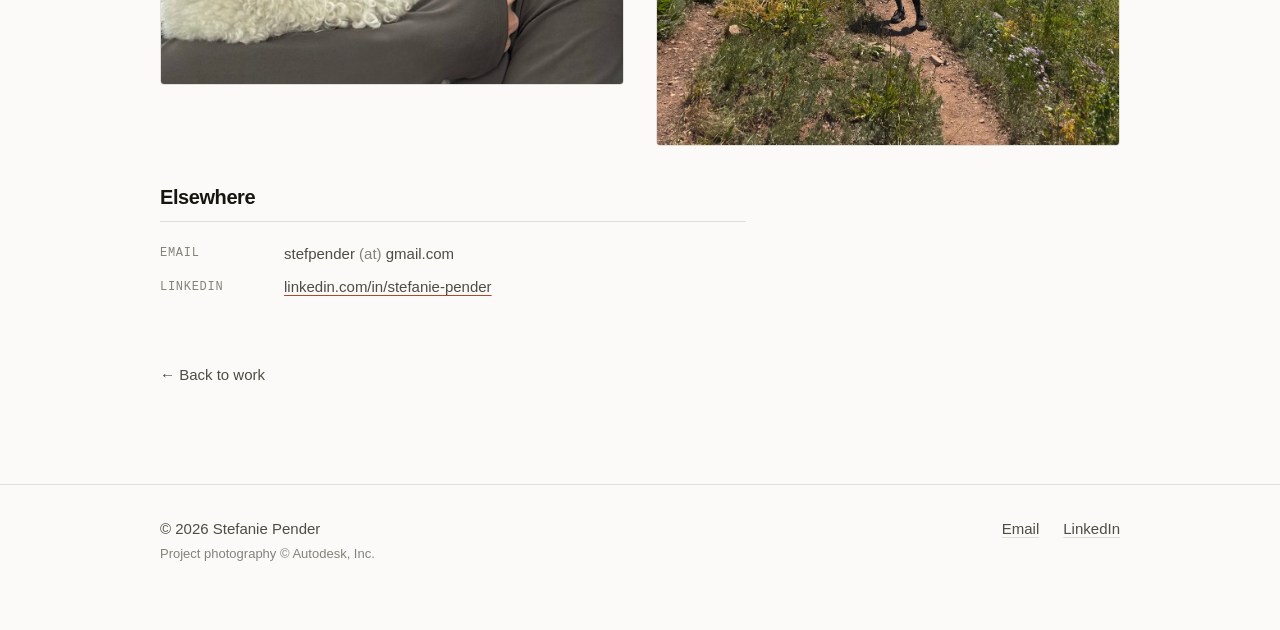
==== commit 9da55378: "Drop the entrepreneurship clause" ====
--- a/about/index.html
+++ b/about/index.html
@@ -72,11 +72,10 @@
       <div class="prose">
         <h2>How I got here</h2>
         <p>
-          Not in a straight line. I studied business administration at Cornell
-          because I was interested in entrepreneurship, industrial design at
-          RISD, and computer science at Georgia Tech. What connects them is that
-          I'm a hands-on learner: theory doesn't stick for me until it's attached
-          to a physical thing.
+          Not in a straight line. I studied business administration at Cornell,
+          industrial design at RISD, and computer science at Georgia Tech. What
+          connects them is that I'm a hands-on learner: theory doesn't stick for
+          me until it's attached to a physical thing.
         </p>
         <p>
           While I was studying how objects actually get made, I got obsessed with
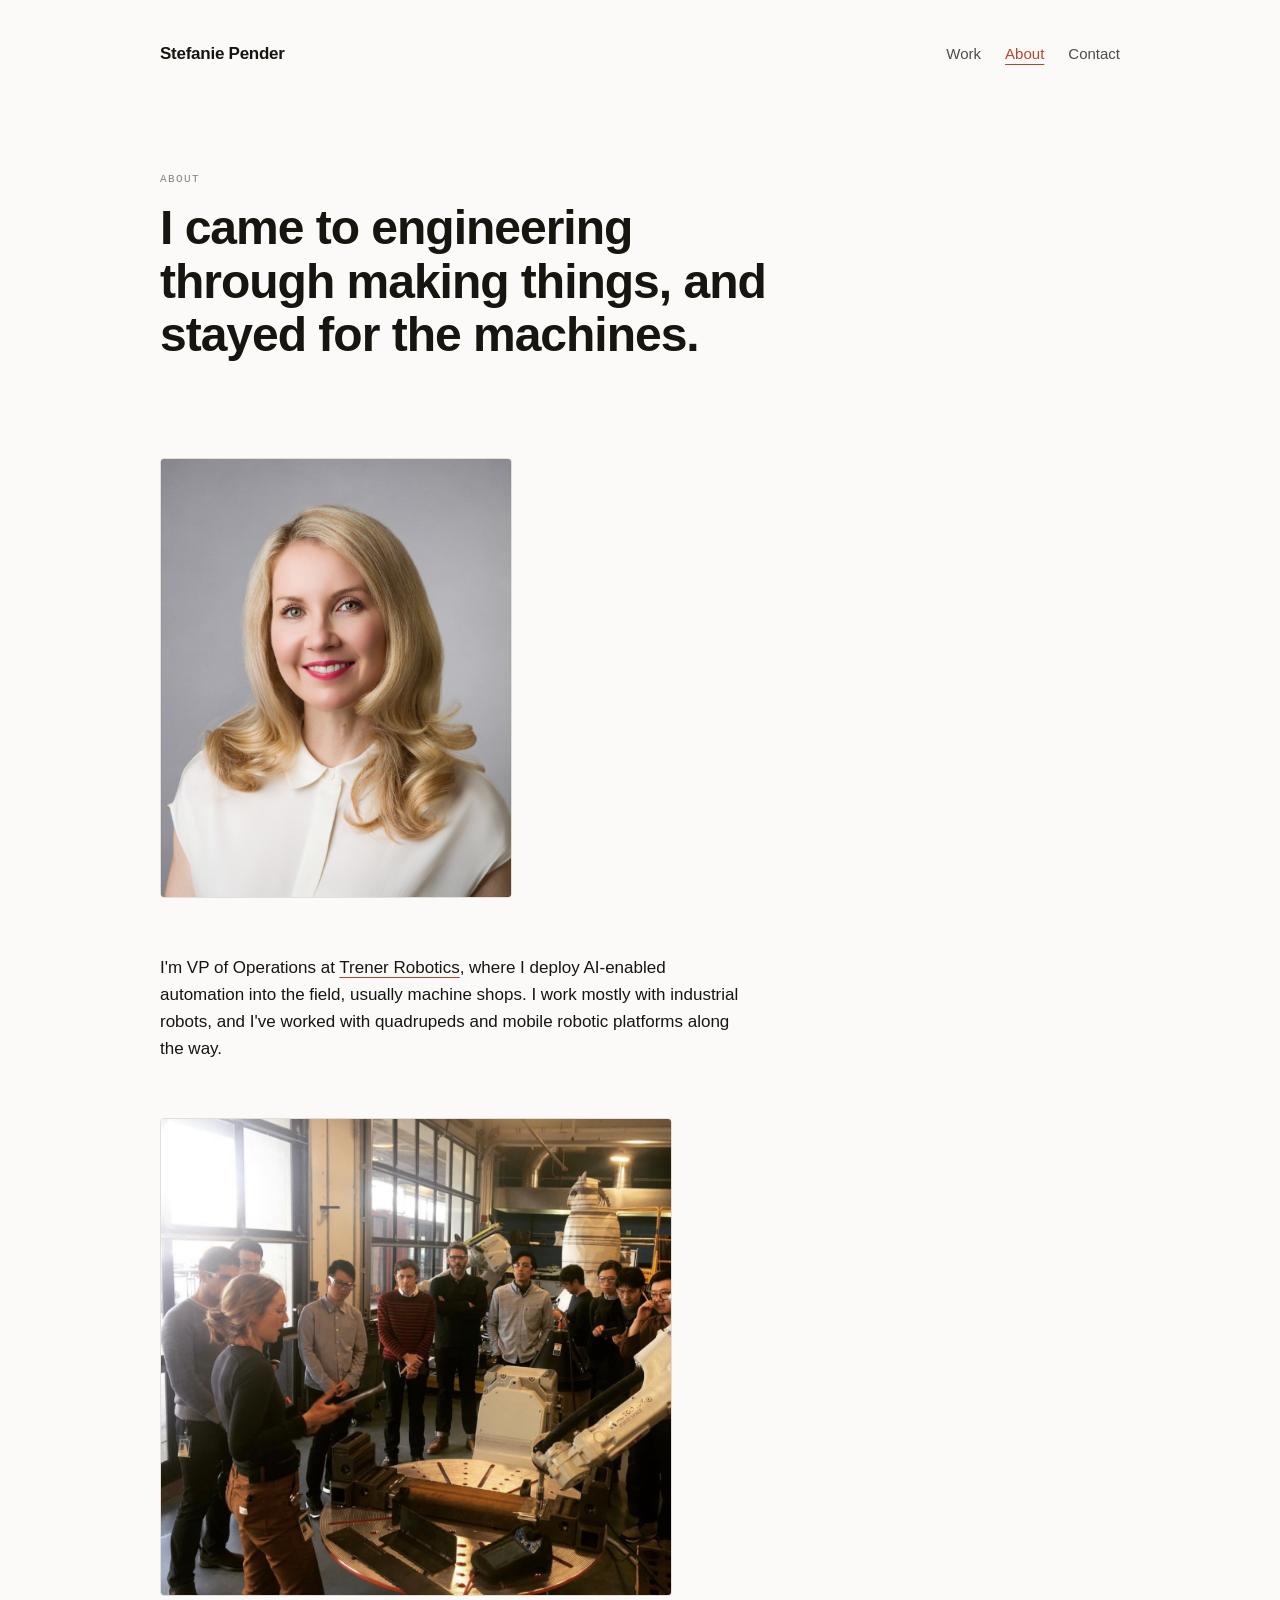
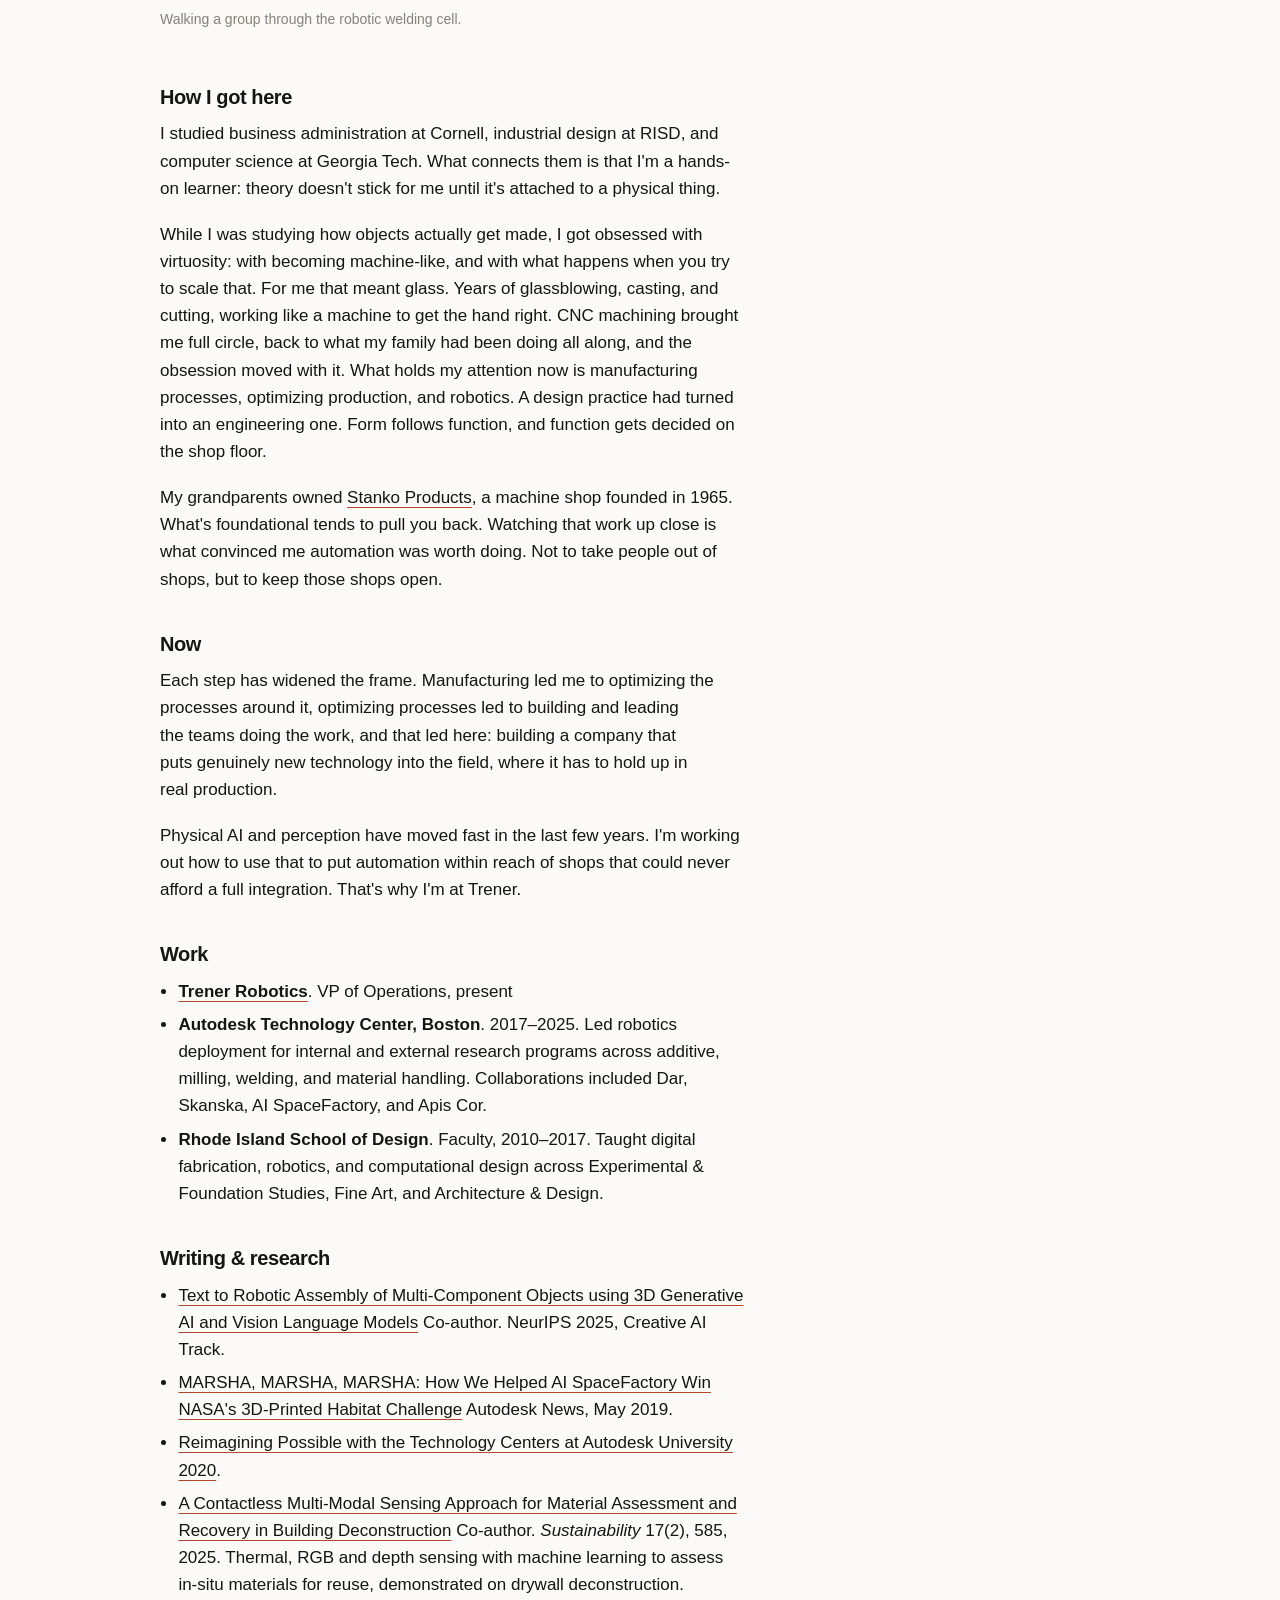
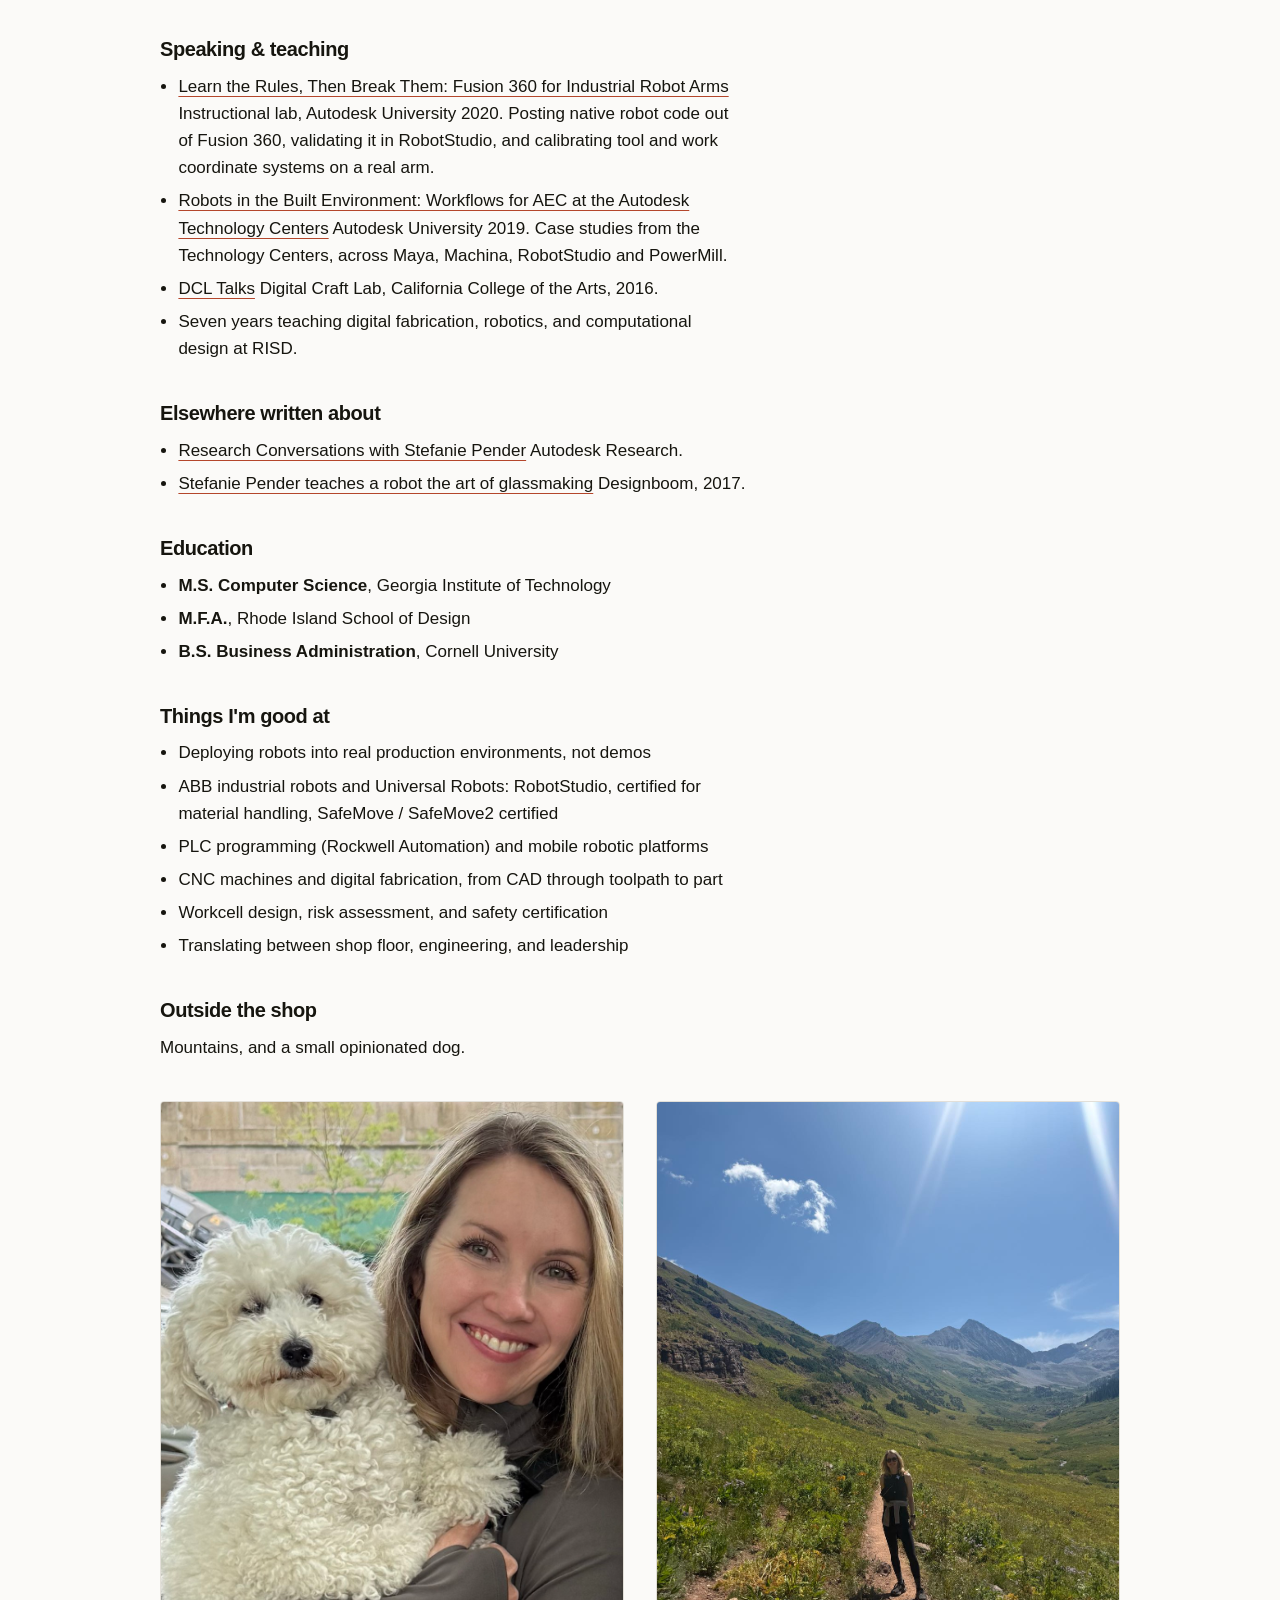
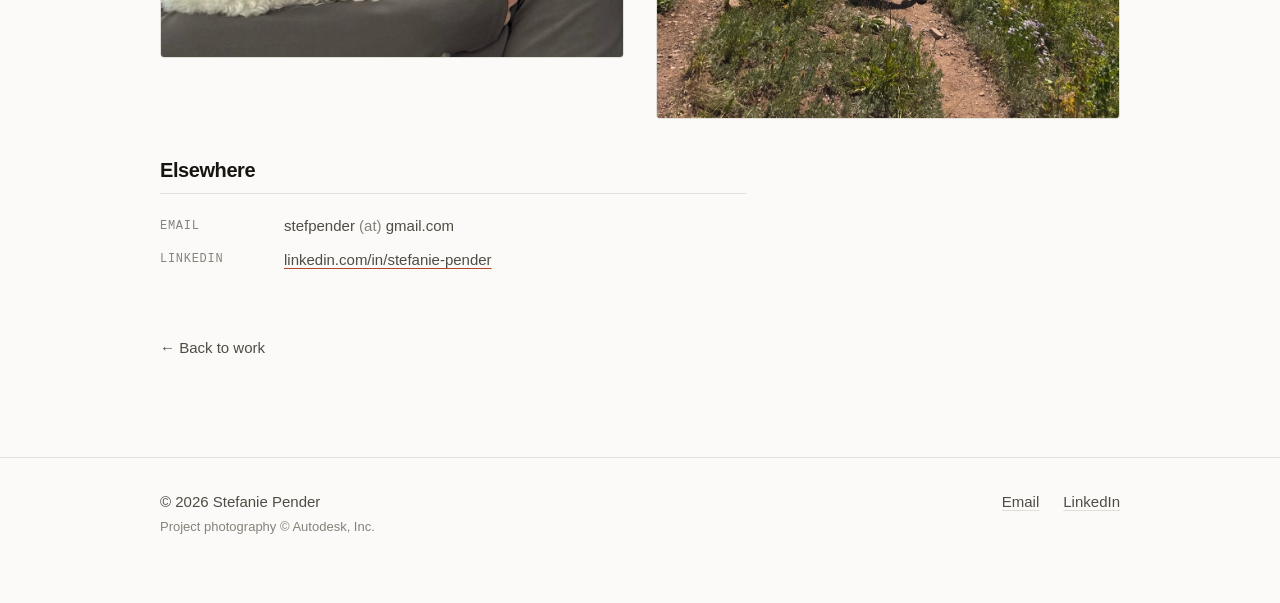
==== commit 4a604edd: "Match About paragraph to your wording; trim safety closing line" ====
--- a/about/index.html
+++ b/about/index.html
@@ -72,10 +72,10 @@
       <div class="prose">
         <h2>How I got here</h2>
         <p>
-          Not in a straight line. I studied business administration at Cornell,
-          industrial design at RISD, and computer science at Georgia Tech. What
-          connects them is that I'm a hands-on learner: theory doesn't stick for
-          me until it's attached to a physical thing.
+          I studied business administration at Cornell, industrial design at
+          RISD, and computer science at Georgia Tech. What connects them is that
+          I'm a hands-on learner: theory doesn't stick for me until it's attached
+          to a physical thing.
         </p>
         <p>
           While I was studying how objects actually get made, I got obsessed with
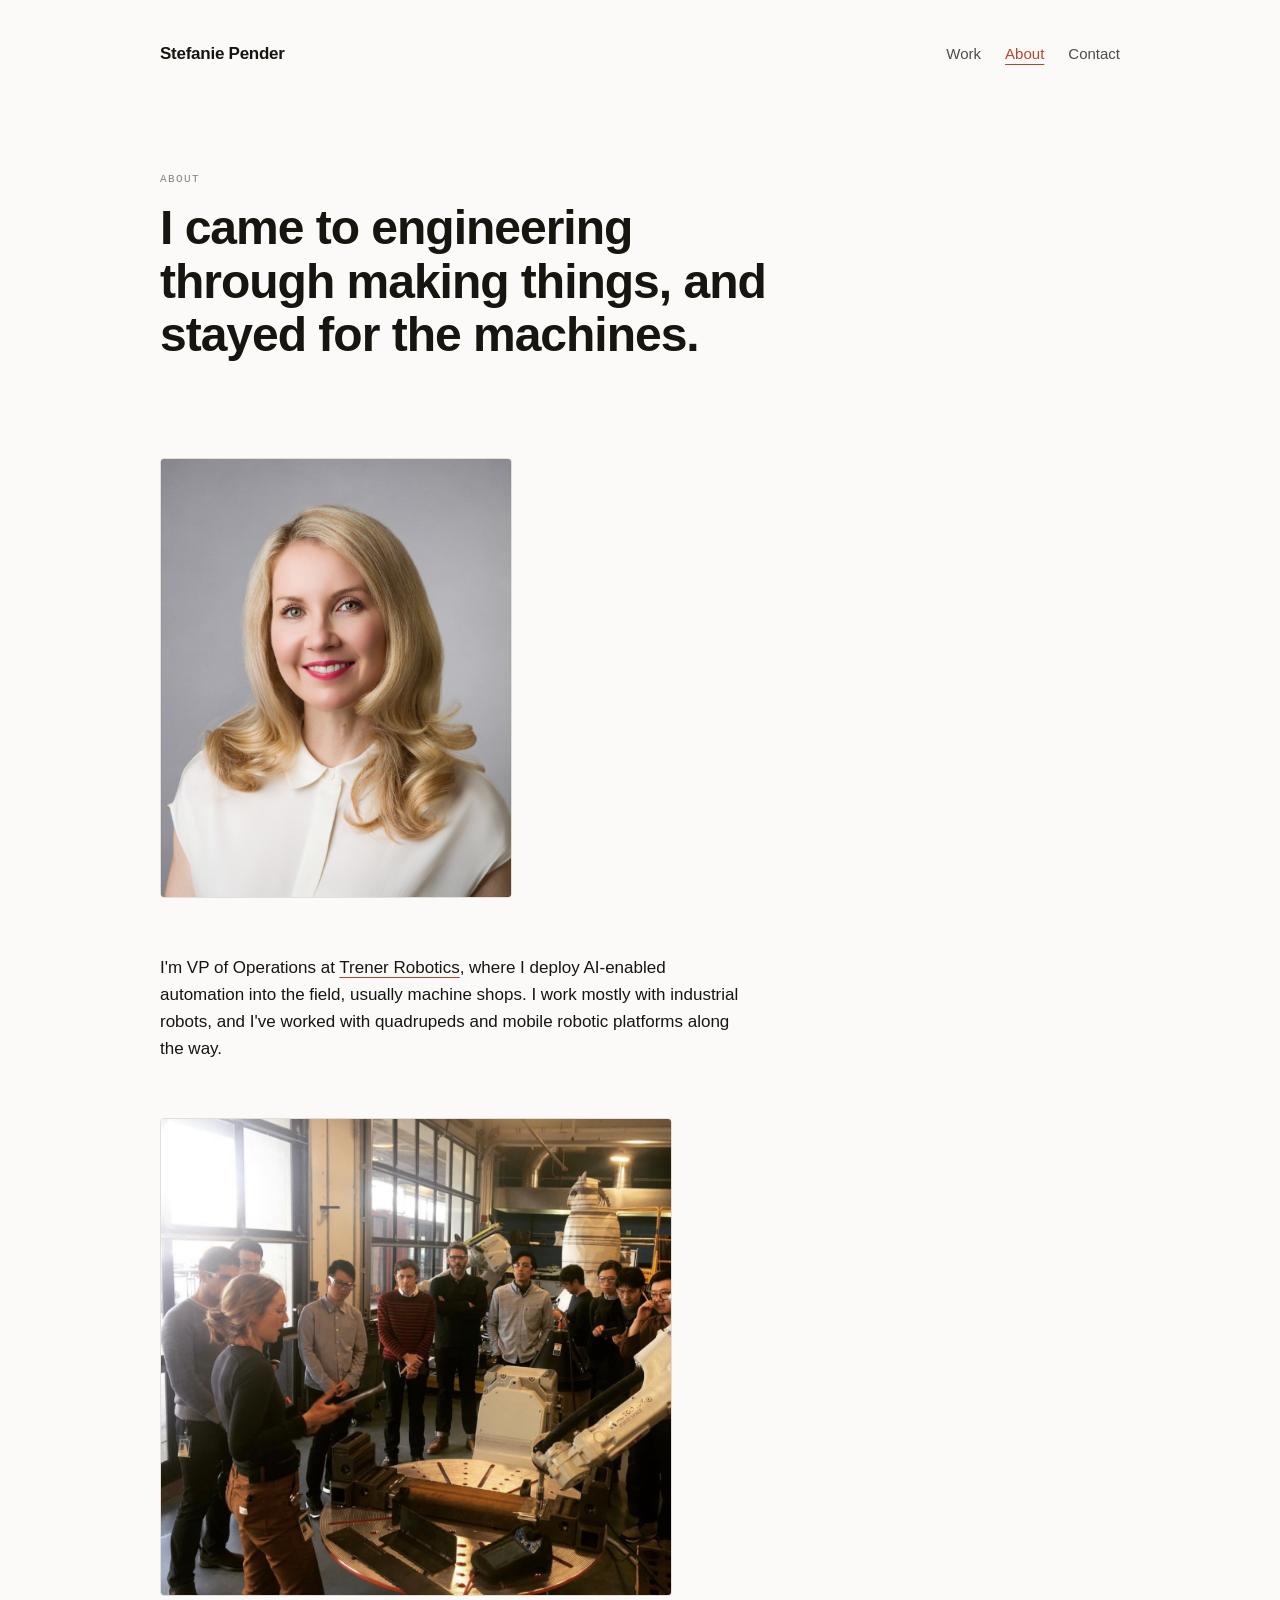
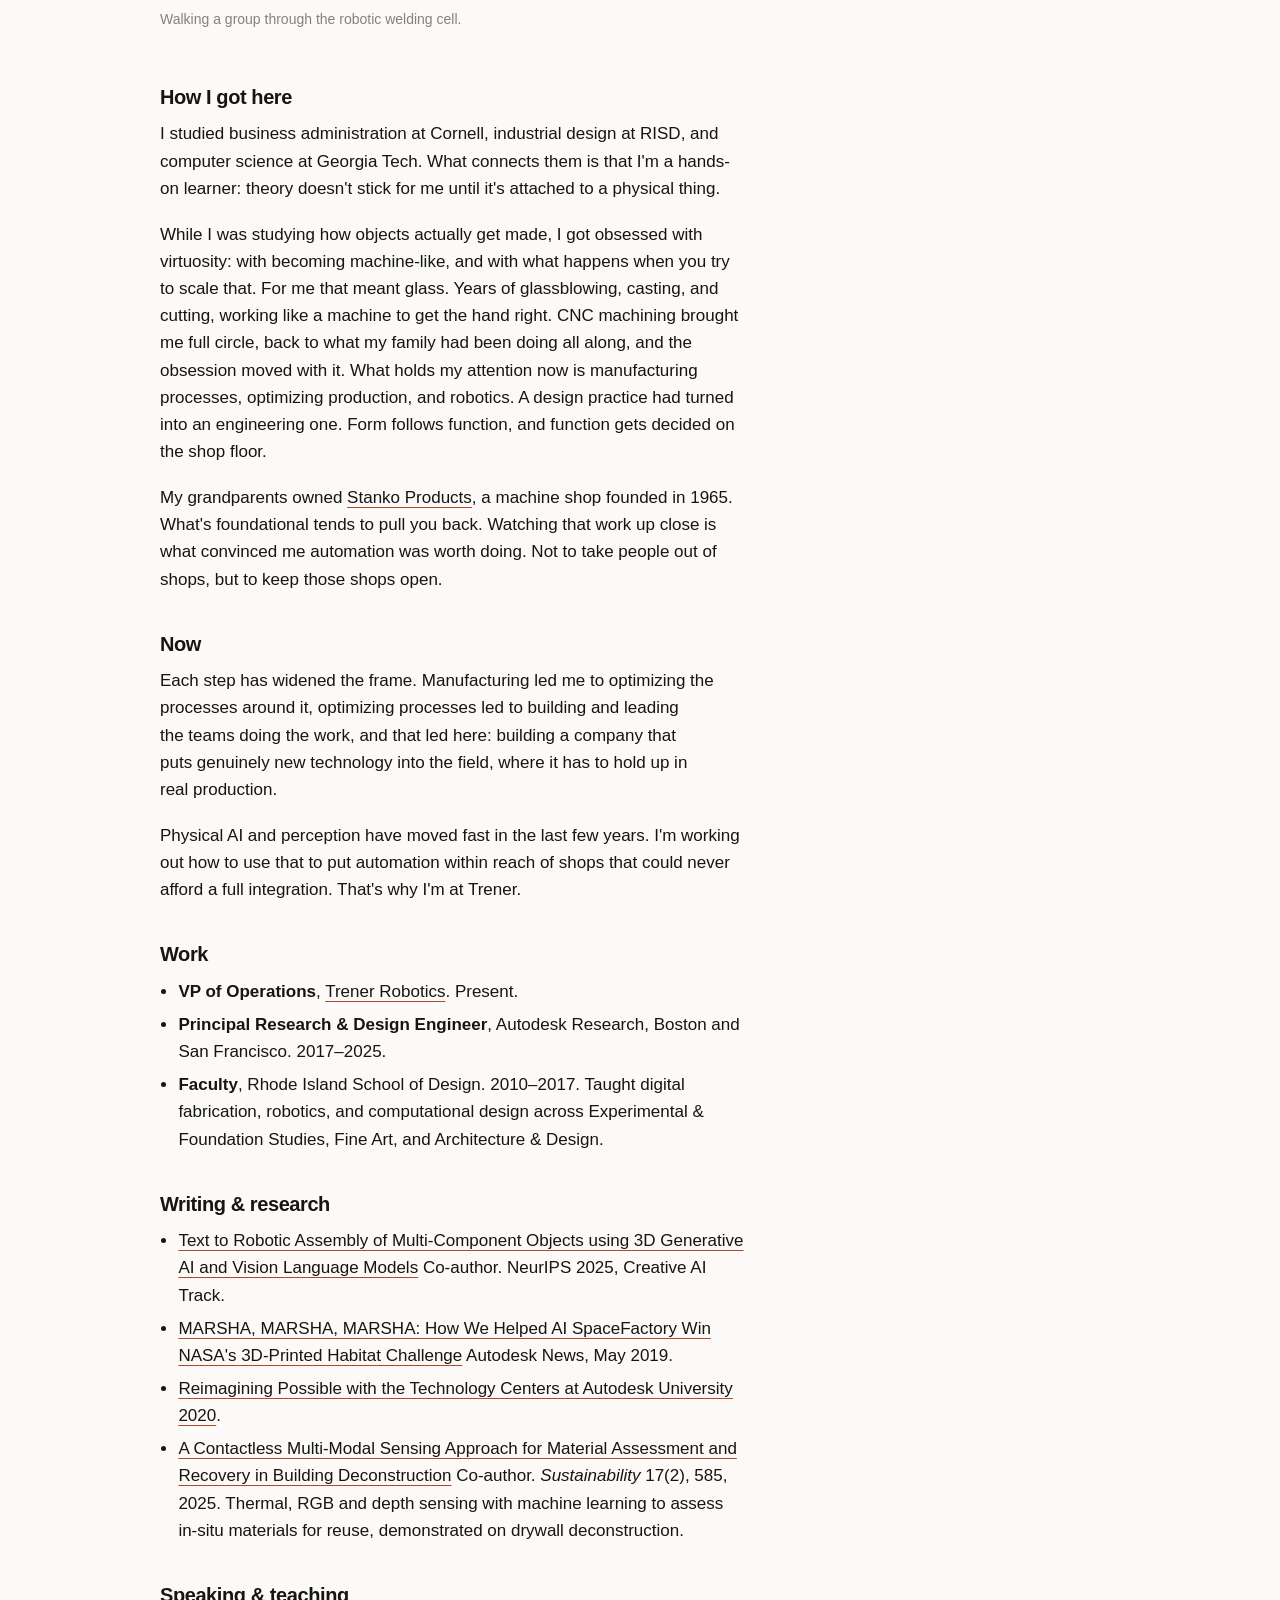
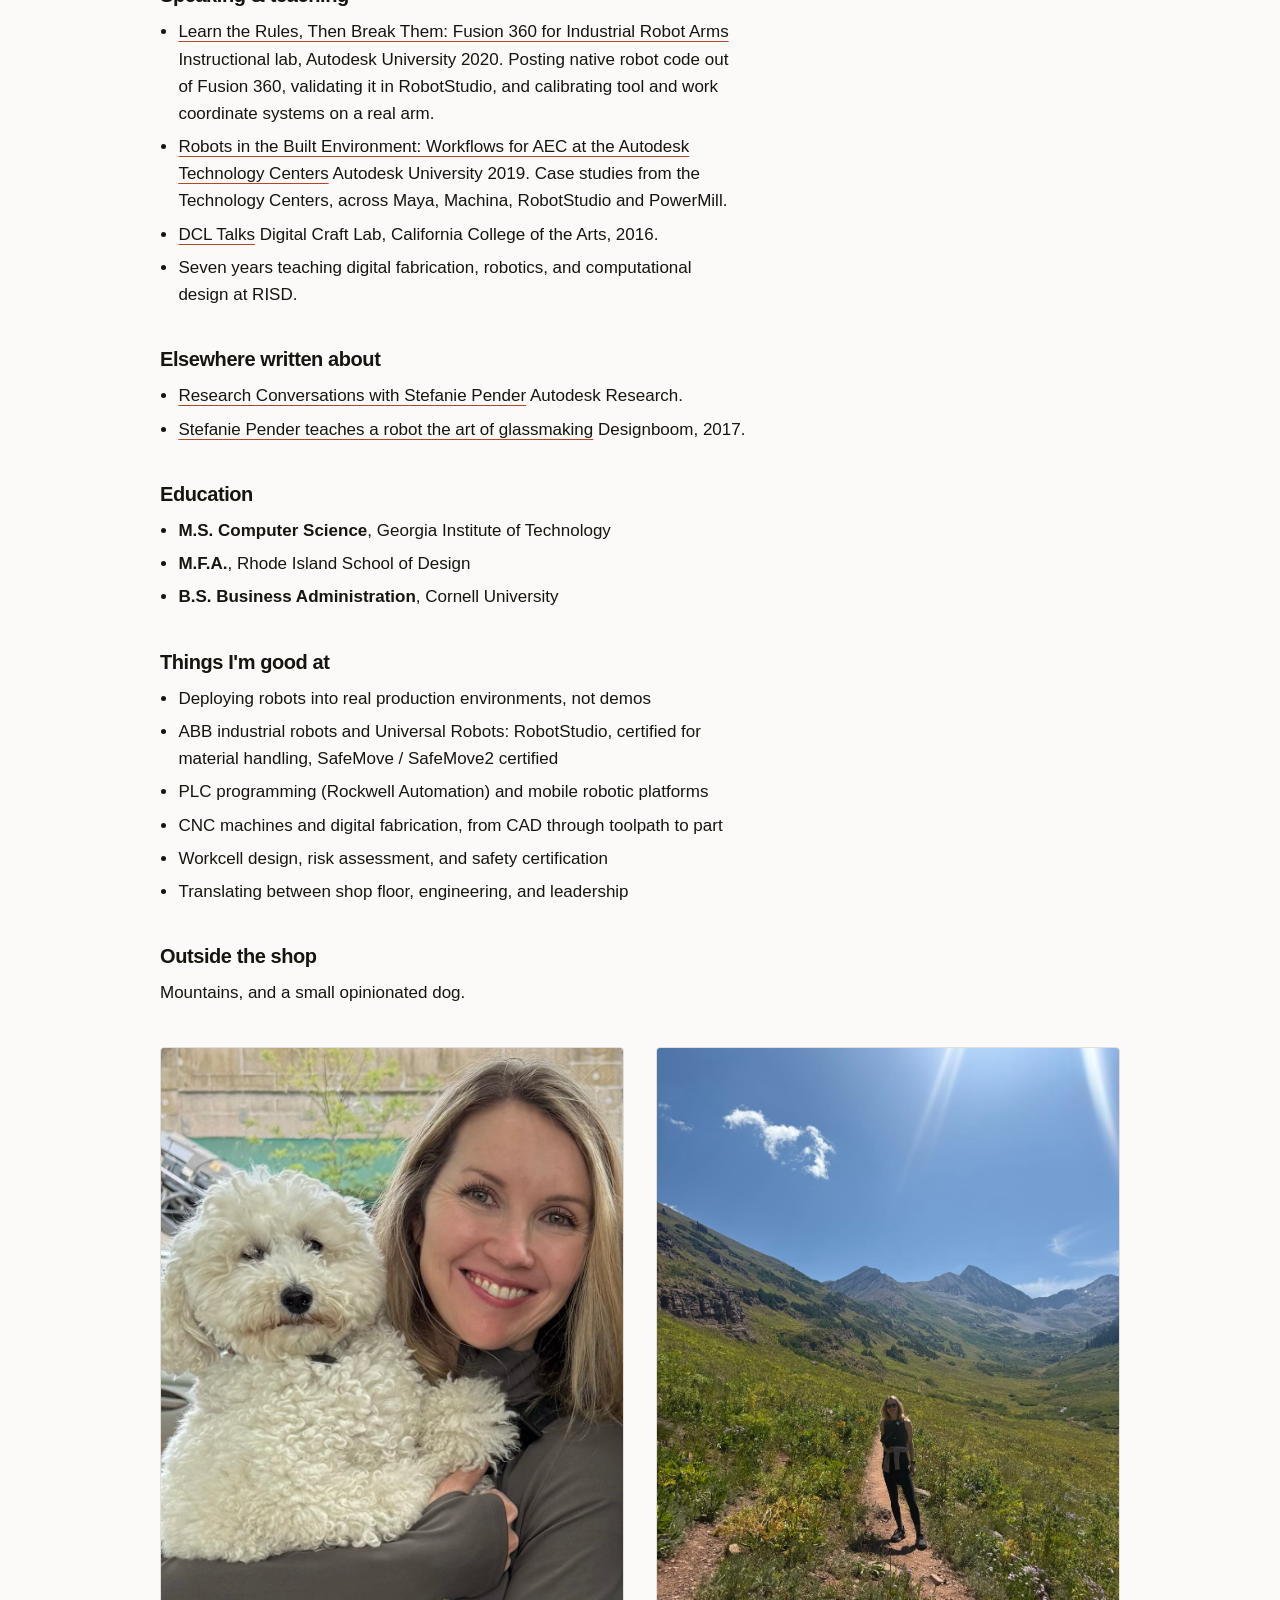
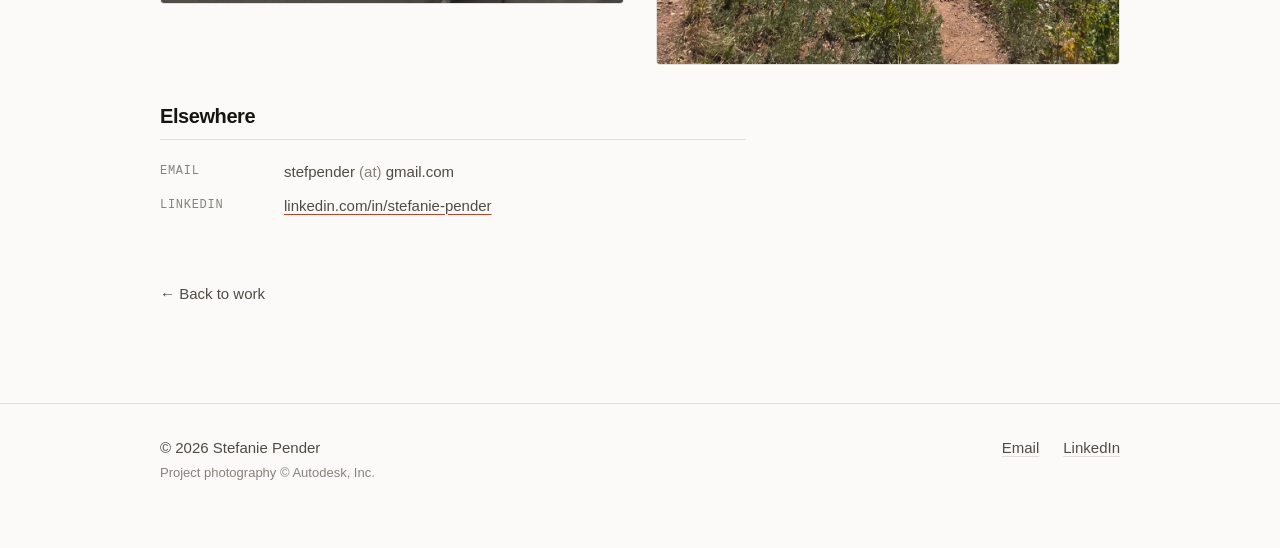
==== commit 1863220e: "Autodesk role title; align work entries to role-first" ====
--- a/about/index.html
+++ b/about/index.html
@@ -113,17 +113,15 @@
         <h2>Work</h2>
         <ul>
           <li>
-            <strong><a href="https://trener.ai">Trener Robotics</a></strong>. VP
-            of Operations, present
-          </li>
-          <li>
-            <strong>Autodesk Technology Center, Boston</strong>. 2017&ndash;2025.
-            Led robotics deployment for internal and external research programs
-            across additive, milling, welding, and material handling.
-            Collaborations included Dar, Skanska, AI SpaceFactory, and Apis Cor.
-          </li>
-          <li>
-            <strong>Rhode Island School of Design</strong>. Faculty,
+            <strong>VP of Operations</strong>,
+            <a href="https://trener.ai">Trener Robotics</a>. Present.
+          </li>
+          <li>
+            <strong>Principal Research &amp; Design Engineer</strong>, Autodesk
+            Research, Boston and San Francisco. 2017&ndash;2025.
+          </li>
+          <li>
+            <strong>Faculty</strong>, Rhode Island School of Design.
             2010&ndash;2017. Taught digital fabrication, robotics, and
             computational design across Experimental &amp; Foundation Studies,
             Fine Art, and Architecture &amp; Design.
--- a/css/style.css
+++ b/css/style.css
@@ -273,6 +273,16 @@
   border: 0;
 }
 
+/* Self-hosted <video>. Global img rules don't cover it, so constrain it here. */
+.video-el {
+  display: block;
+  width: 100%;
+  height: auto;
+  border-radius: var(--radius);
+  border: 1px solid var(--rule);
+  background: #000;
+}
+
 /* .figure sets a margin shorthand later in this file, so these use
    .figure.video-figure to win on specificity rather than order. */
 .figure.video-figure {
@@ -280,8 +290,8 @@
   margin: clamp(2rem, 4vw, 2.75rem) 0 clamp(2.5rem, 6vw, 3.5rem);
 }
 
-/* Break the video out well past the text column, centred, and scale it with
-   the viewport so it never overflows at the breakpoint. */
+/* Break the embedded video out past the text column, centred, scaling with the
+   viewport so it never overflows at the breakpoint. */
 @media (min-width: 62rem) {
   .figure.video-figure {
     --vid-w: min(calc(100vw - 4rem), 96rem);
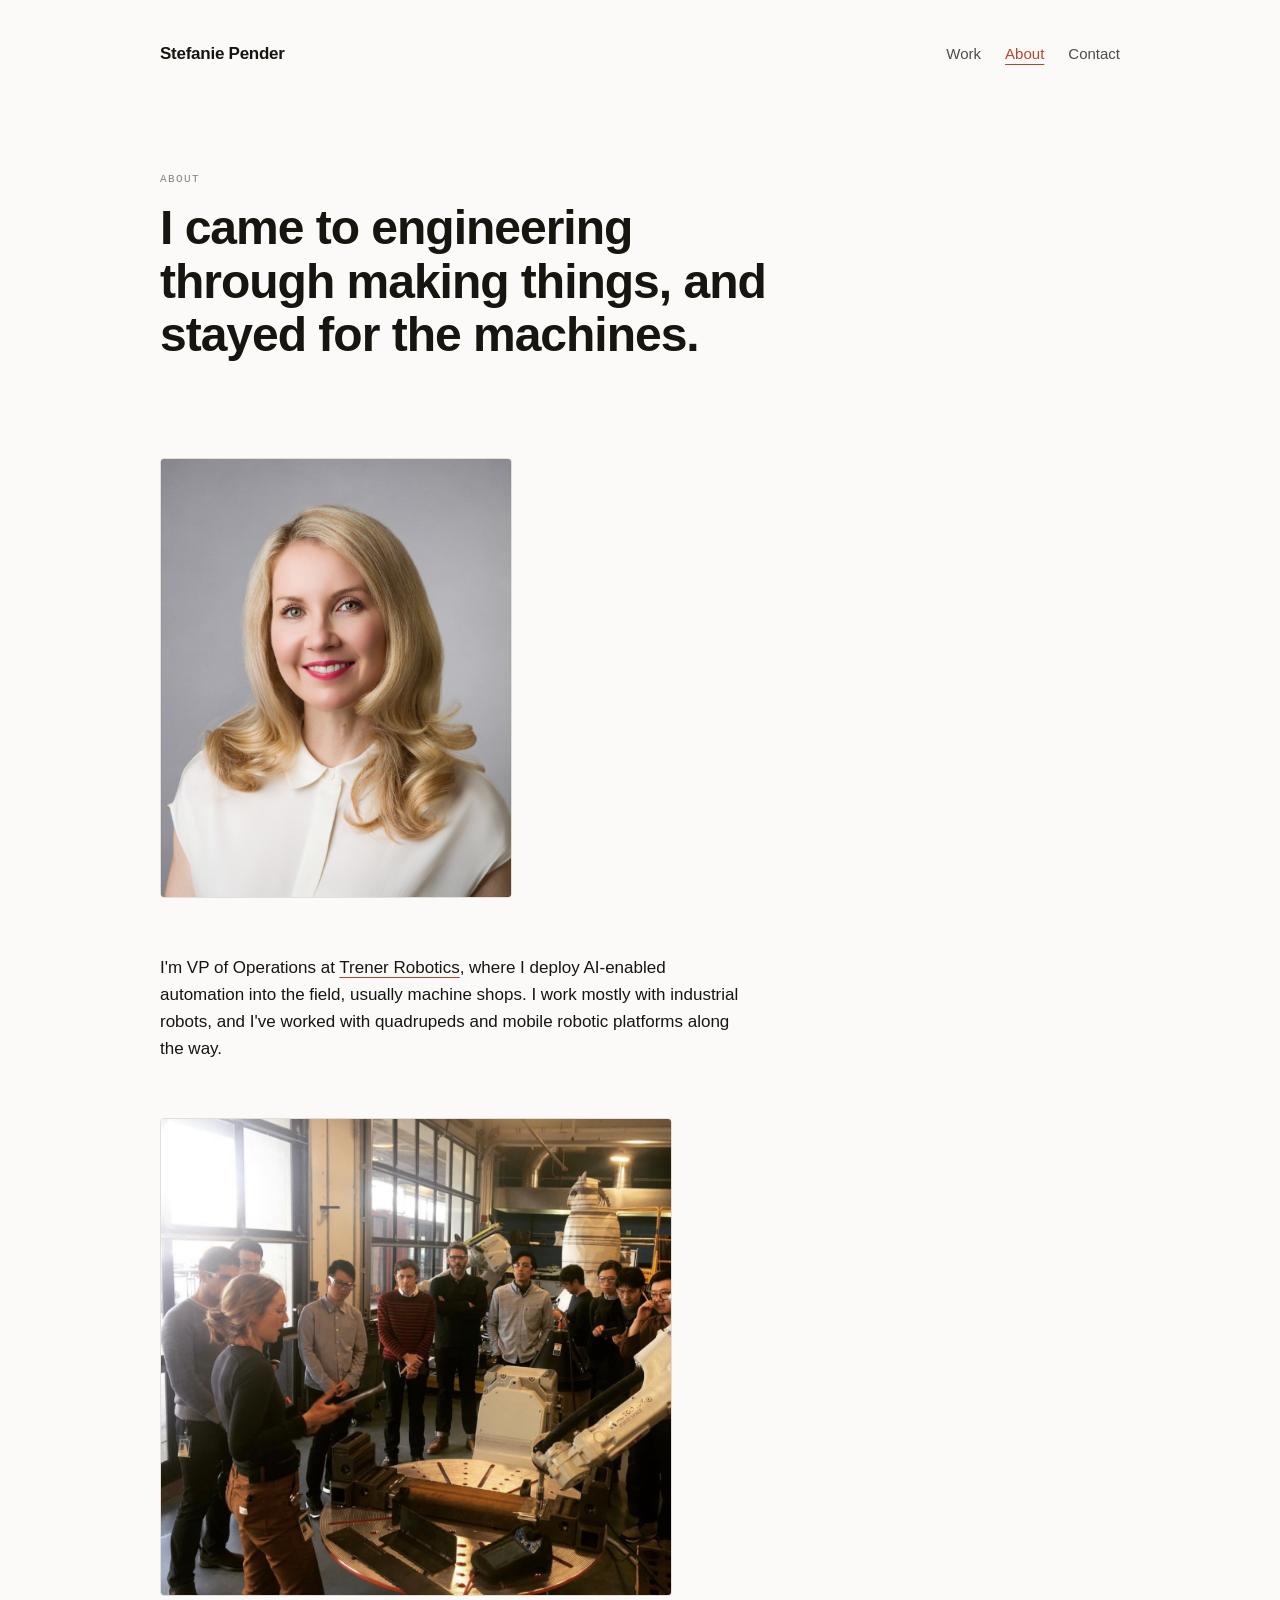
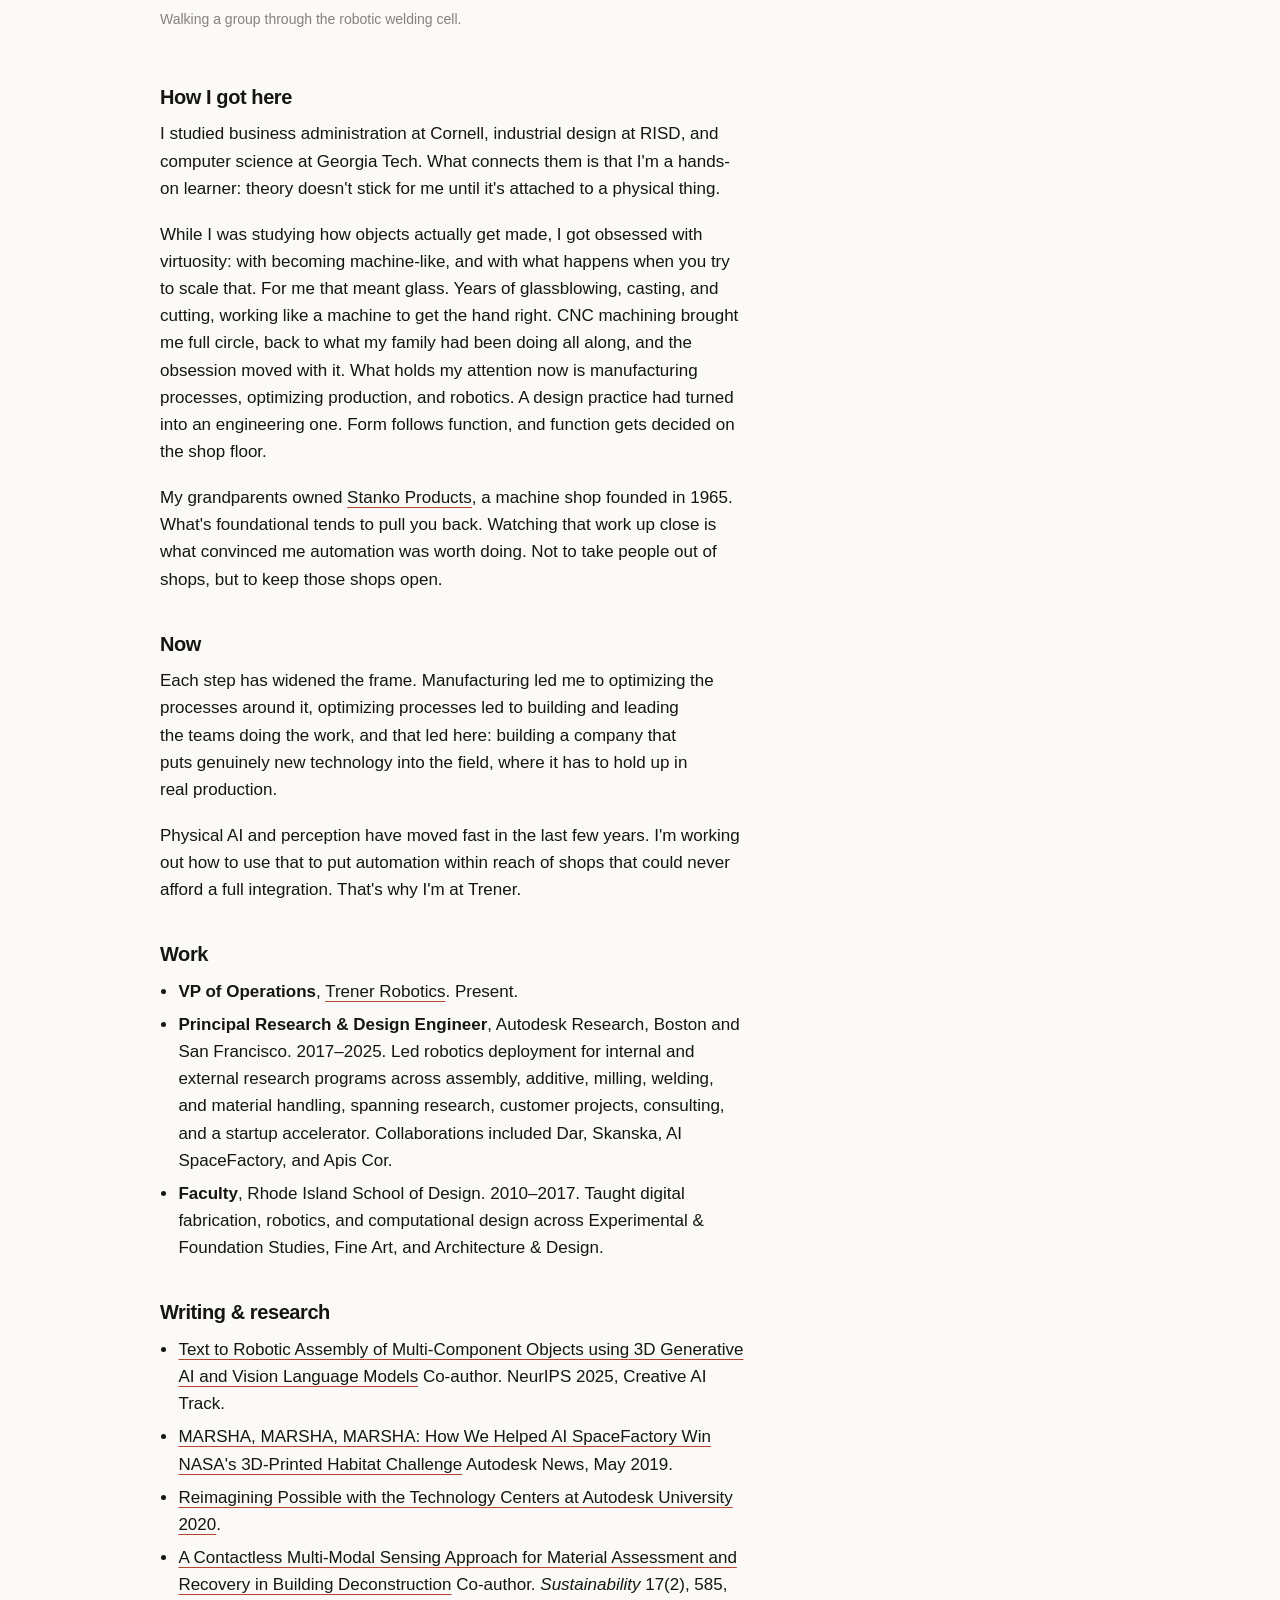
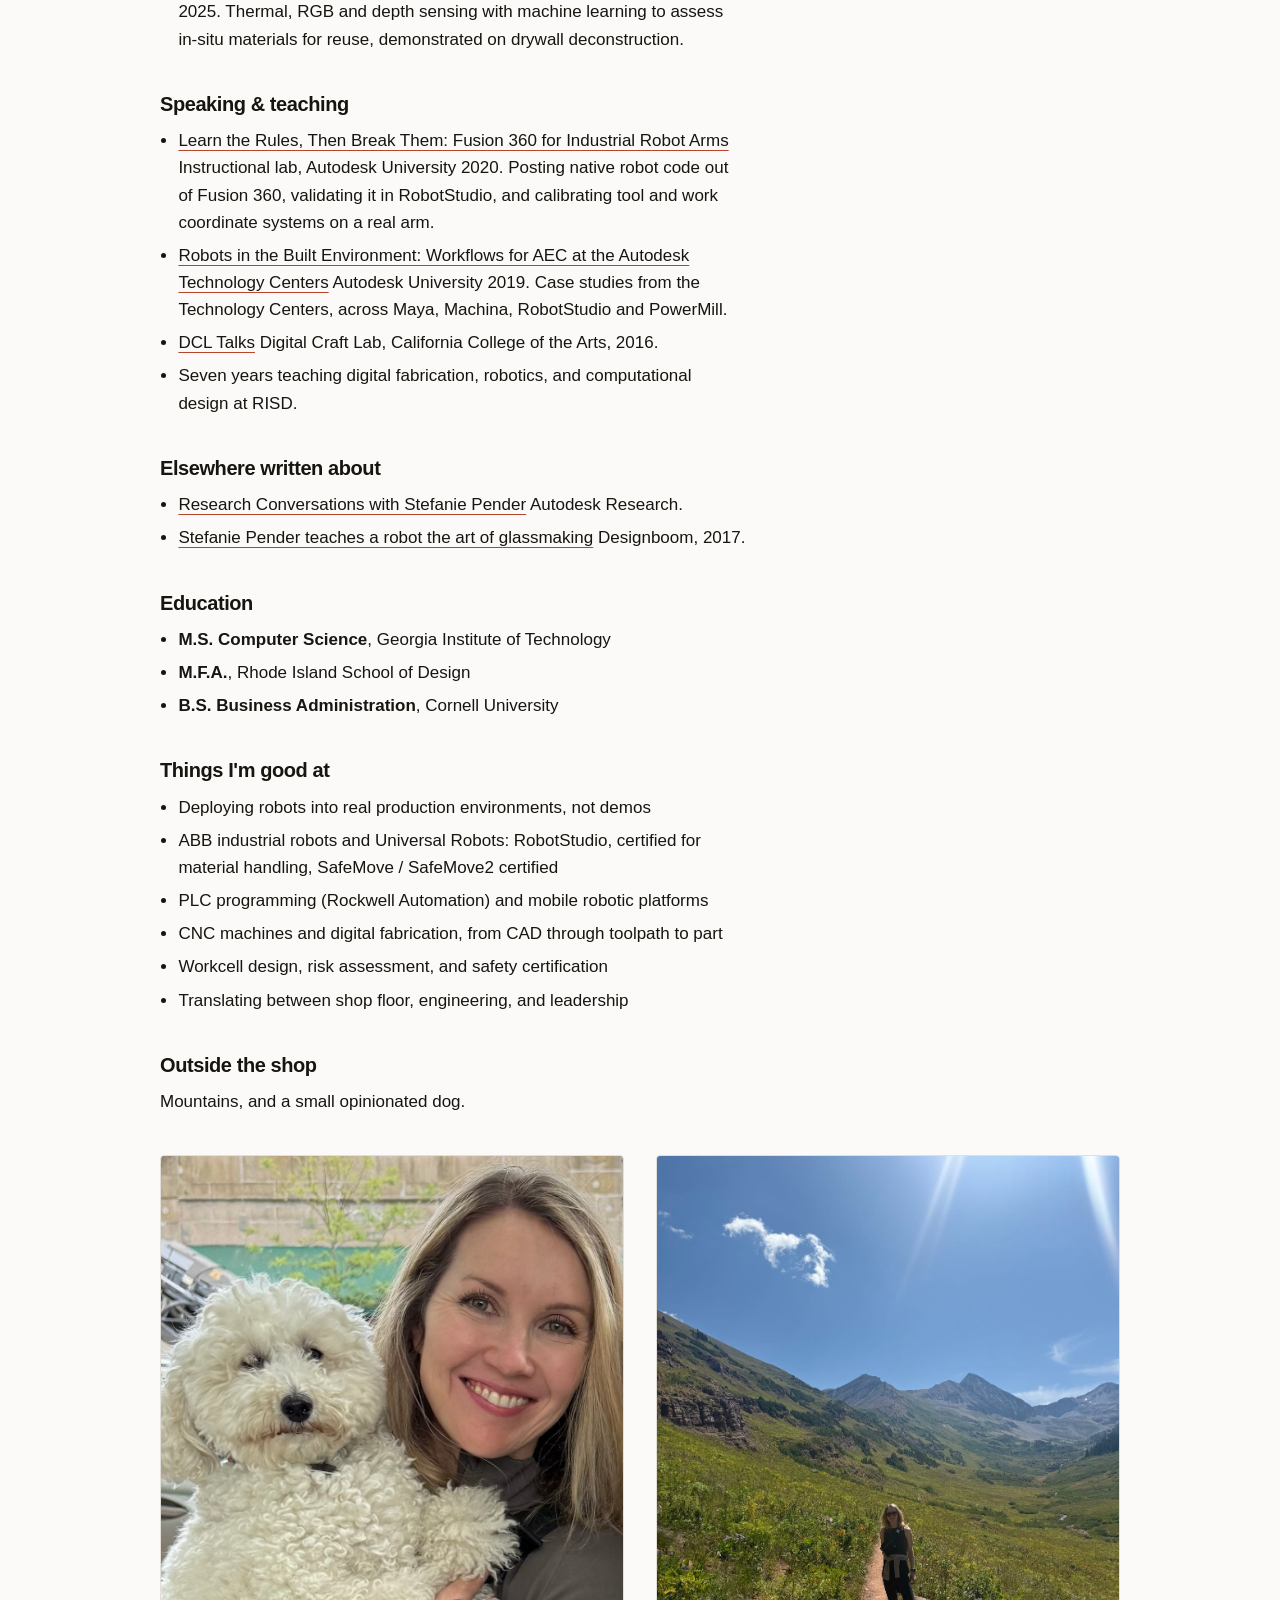
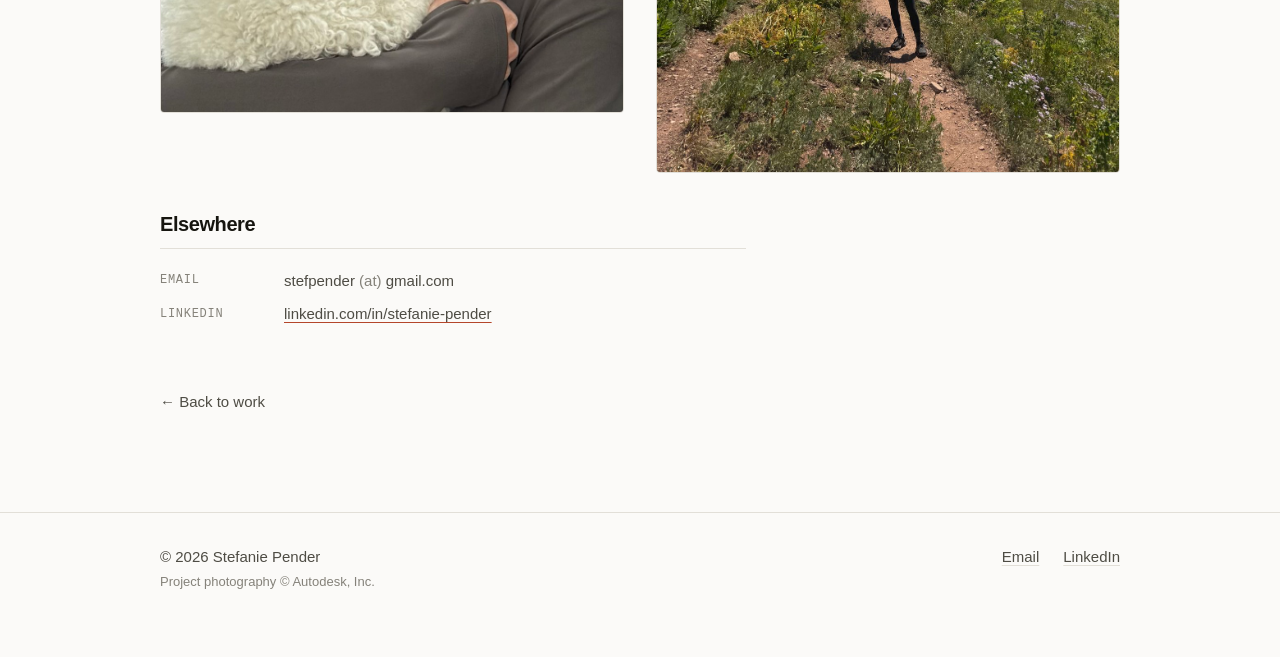
==== commit 3194e9e6: "Restore Autodesk detail under the new title" ====
--- a/about/index.html
+++ b/about/index.html
@@ -118,7 +118,11 @@
           </li>
           <li>
             <strong>Principal Research &amp; Design Engineer</strong>, Autodesk
-            Research, Boston and San Francisco. 2017&ndash;2025.
+            Research, Boston and San Francisco. 2017&ndash;2025. Led robotics
+            deployment for internal and external research programs across
+            assembly, additive, milling, welding, and material handling, spanning
+            research, customer projects, consulting, and a startup accelerator.
+            Collaborations included Dar, Skanska, AI SpaceFactory, and Apis Cor.
           </li>
           <li>
             <strong>Faculty</strong>, Rhode Island School of Design.
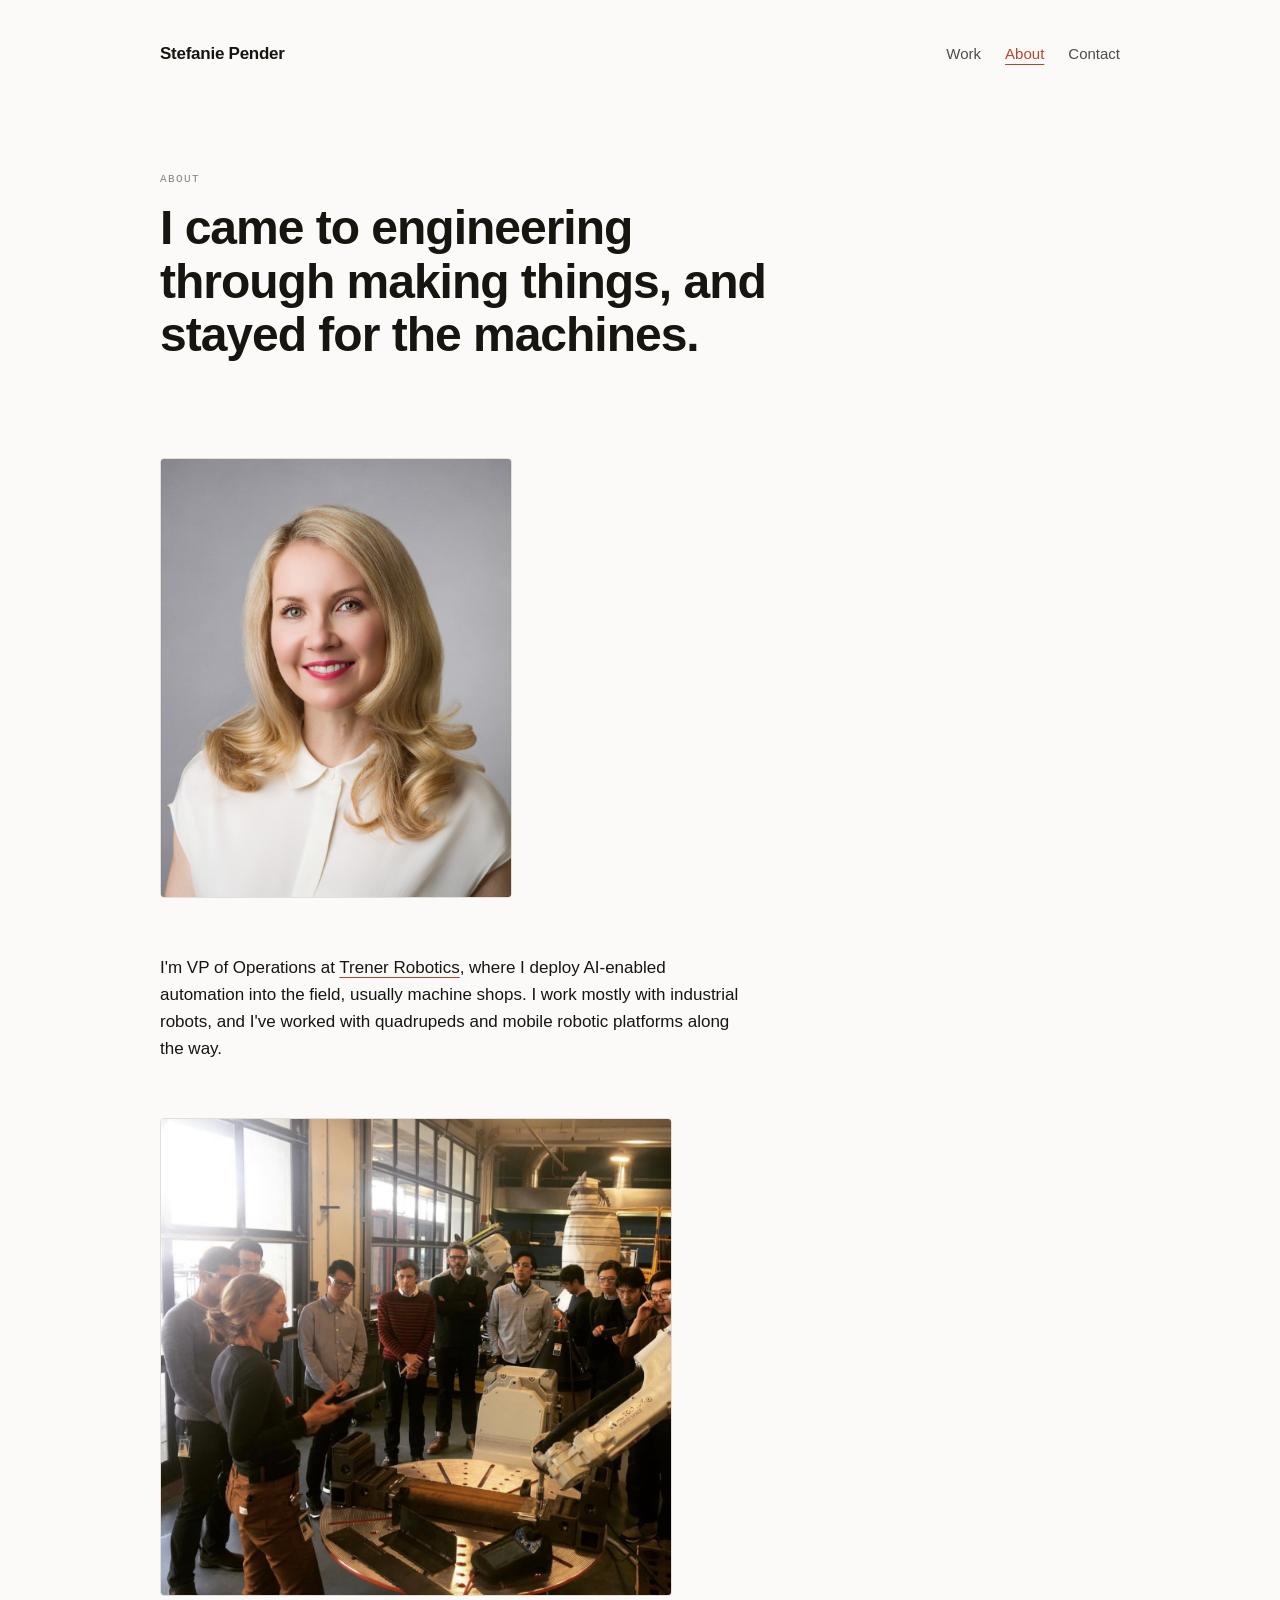
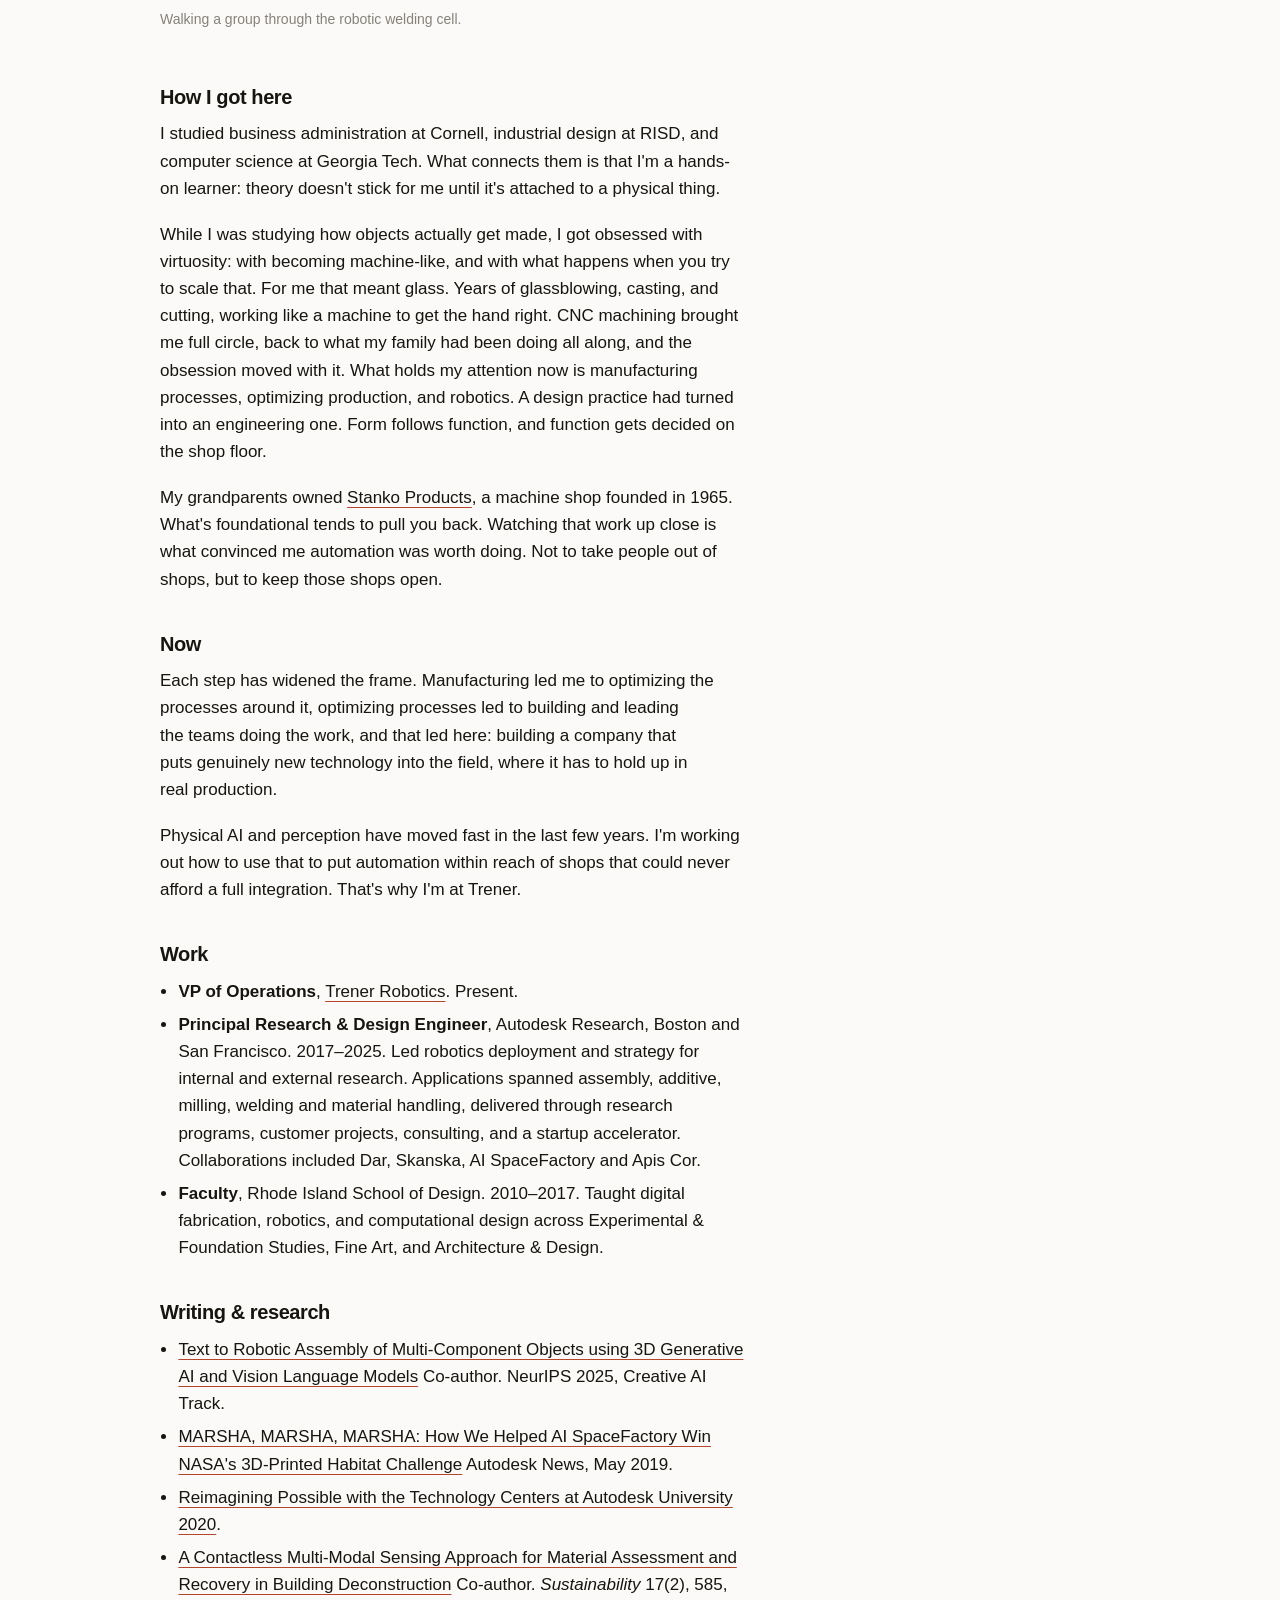
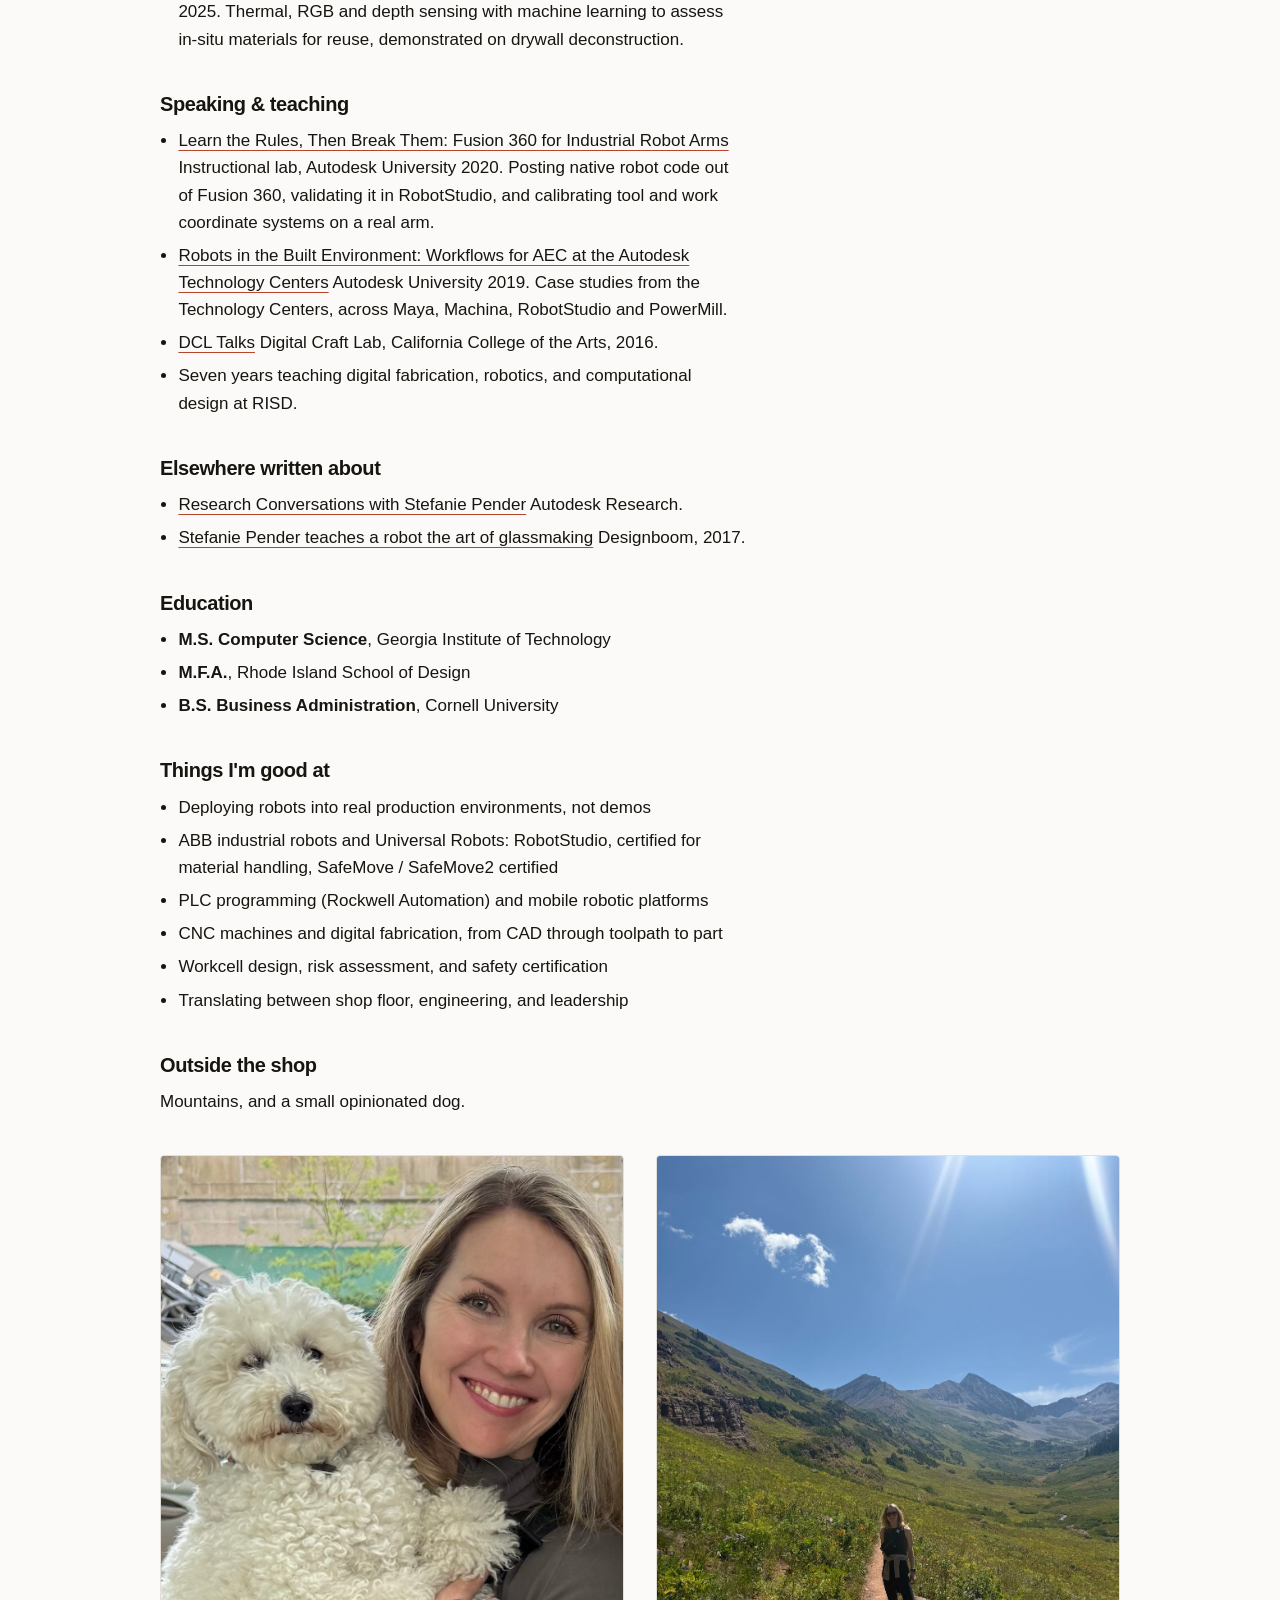
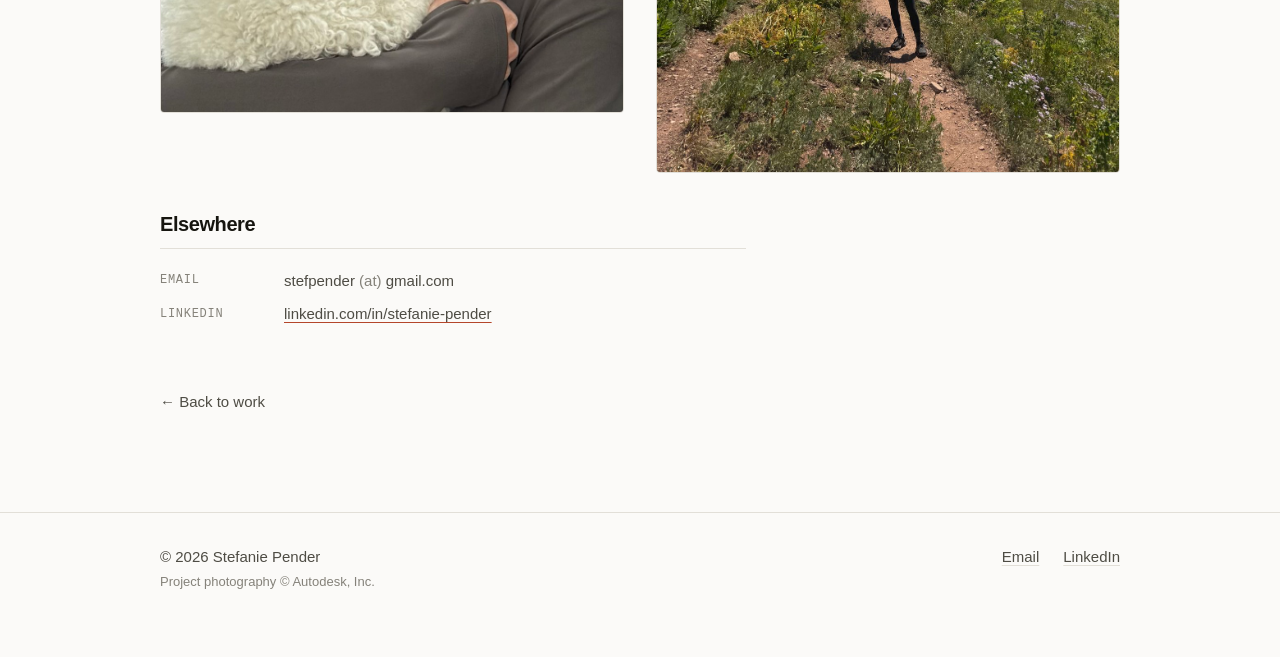
==== commit ac15e443: "Rewrite the Autodesk role description" ====
--- a/about/index.html
+++ b/about/index.html
@@ -119,10 +119,11 @@
           <li>
             <strong>Principal Research &amp; Design Engineer</strong>, Autodesk
             Research, Boston and San Francisco. 2017&ndash;2025. Led robotics
-            deployment for internal and external research programs across
-            assembly, additive, milling, welding, and material handling, spanning
-            research, customer projects, consulting, and a startup accelerator.
-            Collaborations included Dar, Skanska, AI SpaceFactory, and Apis Cor.
+            deployment and strategy for internal and external research.
+            Applications spanned assembly, additive, milling, welding and
+            material handling, delivered through research programs, customer
+            projects, consulting, and a startup accelerator. Collaborations
+            included Dar, Skanska, AI SpaceFactory and Apis Cor.
           </li>
           <li>
             <strong>Faculty</strong>, Rhode Island School of Design.
